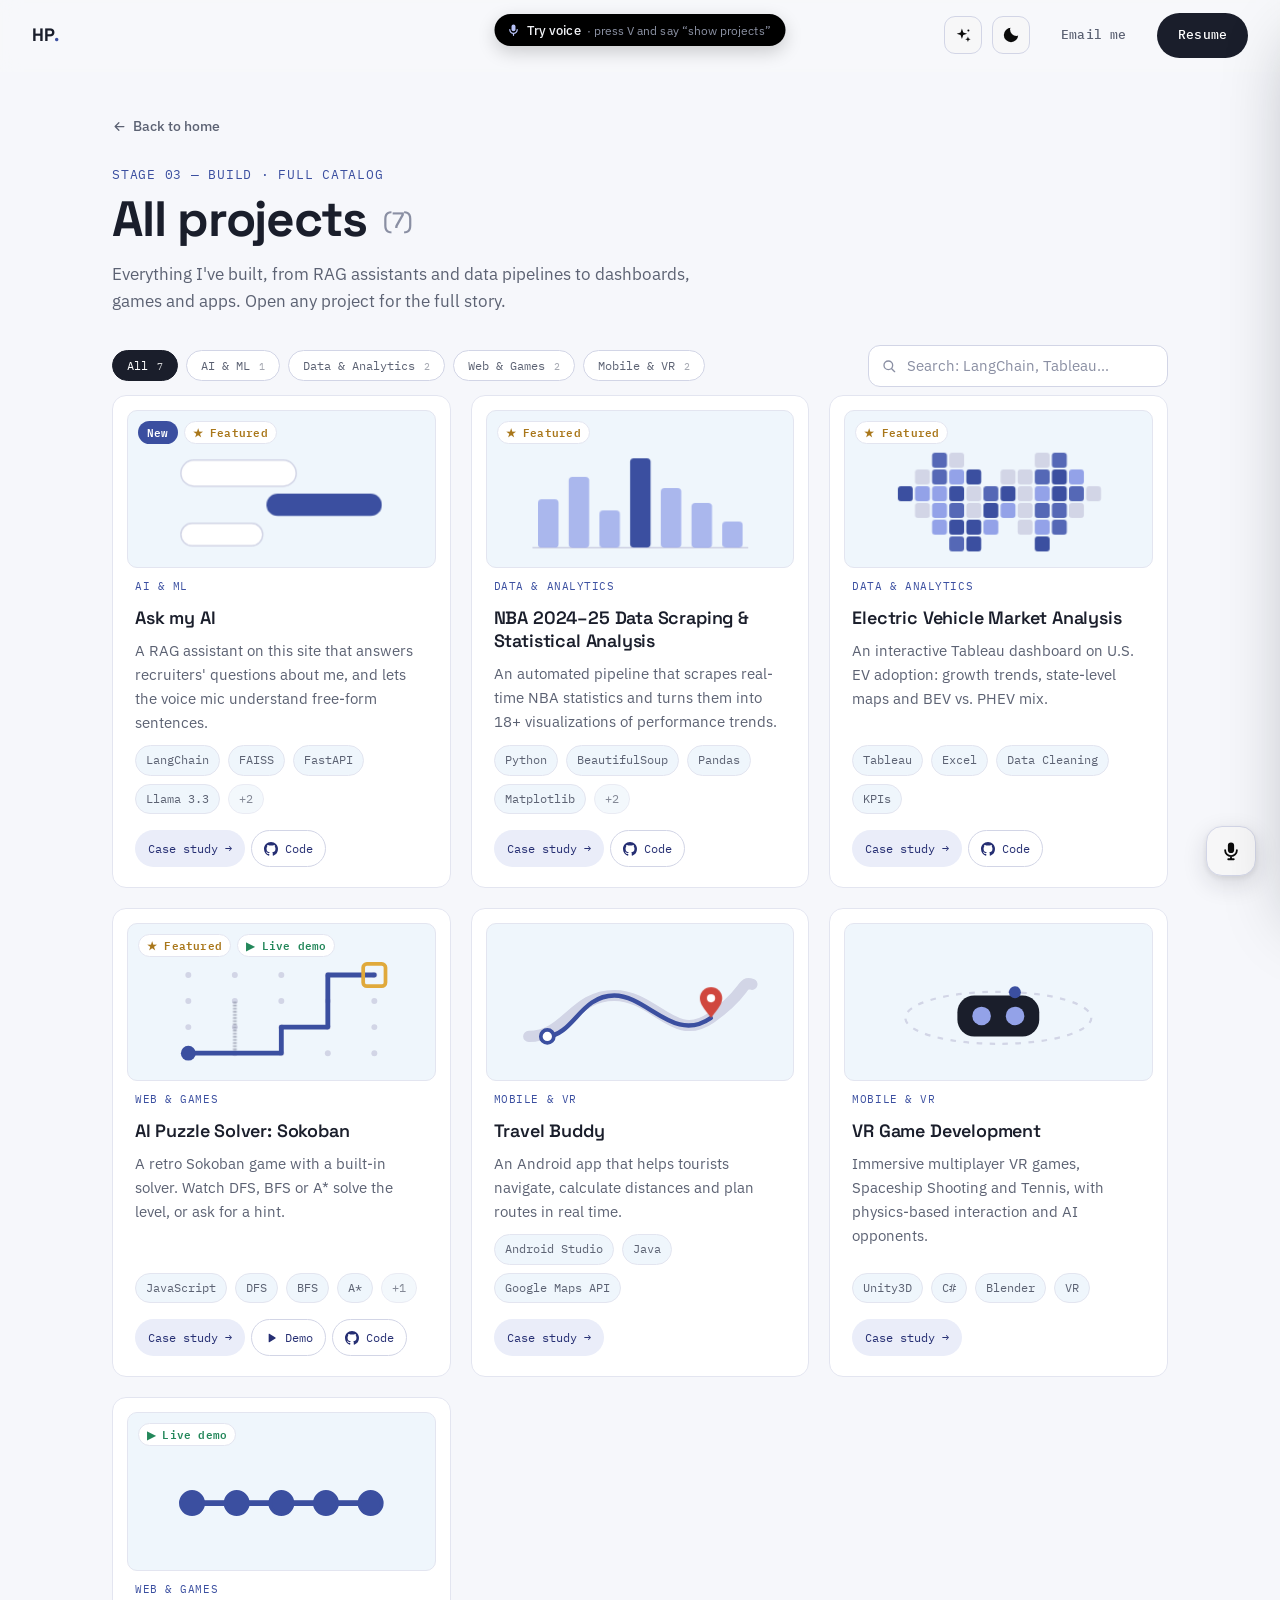
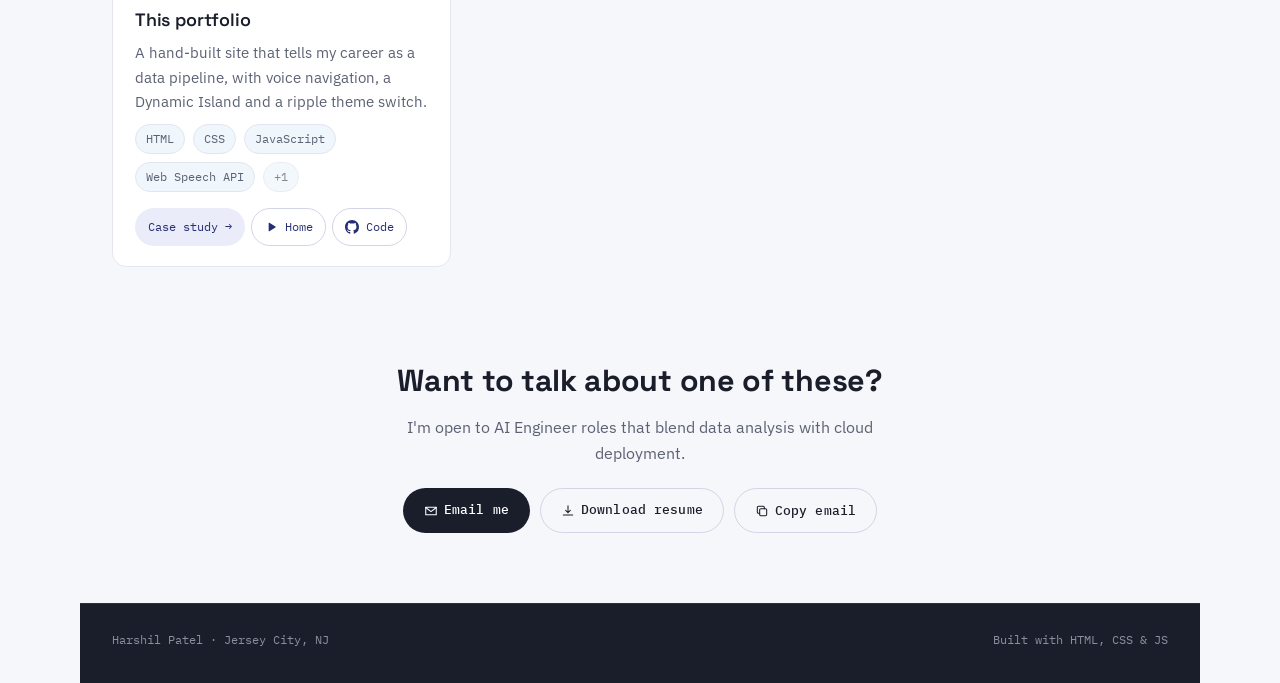
==== projects/index.html @ cb603d01 "All projects page with case studies - /projects/: filterable, searchable grid of 7 projects with ani" ====
<!DOCTYPE html>
<html lang="en">
<head>
<meta charset="UTF-8" />
<meta name="viewport" content="width=device-width, initial-scale=1.0" />
<title>All projects · Harshil Patel</title>
<meta name="description" content="Every project by Harshil Patel: AI and RAG, data pipelines, dashboards, games and apps, with case studies, demos and code." />
<link rel="canonical" href="https://harshilmayurpatel.github.io/projects/" />
<meta name="theme-color" content="#F6F7FB" media="(prefers-color-scheme: light)" />
<meta name="theme-color" content="#0E1119" media="(prefers-color-scheme: dark)" />
<link rel="icon" href="../assets/icons/favicon.svg" type="image/svg+xml" />
<link rel="icon" href="../assets/icons/favicon-32.png" sizes="32x32" type="image/png" />
<link rel="apple-touch-icon" href="../assets/icons/apple-touch-icon.png" />
<meta property="og:type" content="website" />
<meta property="og:site_name" content="Harshil Patel" />
<meta property="og:title" content="All projects · Harshil Patel" />
<meta property="og:description" content="AI and RAG, data pipelines, dashboards, games and apps, with case studies, demos and code." />
<meta property="og:url" content="https://harshilmayurpatel.github.io/projects/" />
<meta property="og:image" content="https://harshilmayurpatel.github.io/assets/icons/og-image.png" />
<meta property="og:image:width" content="1200" />
<meta property="og:image:height" content="630" />
<meta name="twitter:card" content="summary_large_image" />

<link rel="preconnect" href="https://fonts.googleapis.com">
<link rel="preconnect" href="https://fonts.gstatic.com" crossorigin>
<link href="https://fonts.googleapis.com/css2?family=Space+Grotesk:wght@500;600;700&family=IBM+Plex+Sans:wght@400;500;600&family=IBM+Plex+Mono:wght@400;500&display=swap" rel="stylesheet">
<link rel="stylesheet" href="../assets/css/styles.css" />
<link rel="stylesheet" href="projects.css" />
<script>
  (function () {
    var t = null;
    try { t = localStorage.getItem("theme"); } catch (e) {}
    if (t !== "light" && t !== "dark") {
      t = window.matchMedia && matchMedia("(prefers-color-scheme: dark)").matches ? "dark" : "light";
    }
    document.documentElement.setAttribute("data-theme", t);
  })();
</script>
</head>
<body class="page-projects" data-home="../" data-projects="./">

<svg style="display:none" aria-hidden="true">
  <symbol id="i-github" viewBox="0 0 24 24"><path fill="currentColor" d="M12 0C5.37 0 0 5.37 0 12c0 5.31 3.435 9.795 8.205 11.385.6.105.825-.255.825-.57 0-.285-.015-1.23-.015-2.235-3.015.555-3.795-.735-4.035-1.41-.135-.345-.72-1.41-1.23-1.695-.42-.225-1.020-.78-.015-.795.945-.015 1.62.87 1.845 1.23 1.08 1.815 2.805 1.305 3.495.99.105-.78.42-1.305.765-1.605-2.67-.3-5.46-1.335-5.46-5.925 0-1.305.465-2.385 1.23-3.225-.12-.3-.54-1.53.12-3.18 0 0 1.005-.315 3.3 1.23.96-.27 1.98-.405 3-.405s2.04.135 3 .405c2.295-1.56 3.3-1.23 3.3-1.23.66 1.65.24 2.88.12 3.18.765.84 1.23 1.905 1.23 3.225 0 4.605-2.805 5.625-5.475 5.925.435.375.81 1.095.81 2.22 0 1.605-.015 2.895-.015 3.3 0 .315.225.69.825.57A12.02 12.02 0 0024 12c0-6.63-5.37-12-12-12z"/></symbol>
  <symbol id="i-mail" viewBox="0 0 24 24"><path fill="none" stroke="currentColor" stroke-width="1.8" stroke-linecap="round" stroke-linejoin="round" d="M3 5.5h18v13H3z"/><path fill="none" stroke="currentColor" stroke-width="1.8" stroke-linecap="round" stroke-linejoin="round" d="M3 6l9 7 9-7"/></symbol>
  <symbol id="i-external" viewBox="0 0 24 24"><path fill="none" stroke="currentColor" stroke-width="1.8" stroke-linecap="round" stroke-linejoin="round" d="M7 17L17 7M9 7h8v8"/></symbol>
  <symbol id="i-play" viewBox="0 0 24 24"><path fill="currentColor" d="M8 5.5v13a.8.8 0 0 0 1.2.7l10.4-6.5a.8.8 0 0 0 0-1.4L9.2 4.8A.8.8 0 0 0 8 5.5z"/></symbol>
  <symbol id="i-copy" viewBox="0 0 24 24"><g fill="none" stroke="currentColor" stroke-width="1.8" stroke-linecap="round" stroke-linejoin="round"><rect x="8" y="8" width="12" height="12" rx="2"/><path d="M16 8V6a2 2 0 0 0-2-2H6a2 2 0 0 0-2 2v8a2 2 0 0 0 2 2h2"/></g></symbol>
  <symbol id="i-download" viewBox="0 0 24 24"><path fill="none" stroke="currentColor" stroke-width="1.8" stroke-linecap="round" stroke-linejoin="round" d="M12 3v12m0 0l-4-4m4 4l4-4M4 19h16"/></symbol>
  <symbol id="i-back" viewBox="0 0 24 24"><path fill="none" stroke="currentColor" stroke-width="2" stroke-linecap="round" stroke-linejoin="round" d="M19 12H5m6-6l-6 6 6 6"/></symbol>
  <symbol id="i-search" viewBox="0 0 24 24"><g fill="none" stroke="currentColor" stroke-width="2" stroke-linecap="round"><circle cx="11" cy="11" r="6.5"/><path d="M16 16l4.5 4.5"/></g></symbol>
</svg>

<header class="topbar">
  <a href="../" class="brand">HP<span class="brand-dot">.</span></a>
  <button class="menu-btn" id="menuBtn" aria-label="Open menu" aria-expanded="false">
    <span></span><span></span><span></span>
  </button>
  <div class="topbar-actions">
    <button class="surprise-btn" id="surpriseBtn" type="button" aria-label="Surprise me">
      <svg class="sp-icon" viewBox="0 0 24 24" aria-hidden="true">
        <path class="sp-big" d="M10 3.2l1.7 4.9 4.9 1.7-4.9 1.7L10 16.4l-1.7-4.9L3.4 9.8l4.9-1.7z" fill="currentColor"/>
        <path class="sp-small" d="M17.6 13.4l.9 2.5 2.5.9-2.5.9-.9 2.5-.9-2.5-2.5-.9 2.5-.9z" fill="currentColor"/>
        <circle class="sp-dot" cx="18.2" cy="5.6" r="1.3" fill="currentColor"/>
      </svg>
    </button>
    <button class="theme-toggle" id="themeToggle" type="button" aria-label="Switch to dark mode">
      <svg class="tt-icon" viewBox="0 0 24 24" aria-hidden="true">
        <mask id="ttMoonCut">
          <rect width="24" height="24" fill="#fff"/>
          <circle class="tt-cut" cx="18.5" cy="5.5" r="7.6" fill="#000"/>
        </mask>
        <circle class="tt-core" cx="12" cy="12" r="8.6" fill="currentColor" mask="url(#ttMoonCut)"/>
        <g class="tt-rays" stroke="currentColor" stroke-width="2.1" stroke-linecap="round">
          <line x1="12" y1="2.6" x2="12" y2="4.2"/>
          <line x1="12" y1="19.8" x2="12" y2="21.4"/>
          <line x1="2.6" y1="12" x2="4.2" y2="12"/>
          <line x1="19.8" y1="12" x2="21.4" y2="12"/>
          <line x1="5.35" y1="5.35" x2="6.5" y2="6.5"/>
          <line x1="17.5" y1="17.5" x2="18.65" y2="18.65"/>
          <line x1="5.35" y1="18.65" x2="6.5" y2="17.5"/>
          <line x1="17.5" y1="6.5" x2="18.65" y2="5.35"/>
        </g>
      </svg>
    </button>
    <a class="btn btn-ghost" href="mailto:harshilpatel.co@gmail.com">Email me</a>
    <a class="btn btn-solid topbar-resume" href="../assets/resume/Harshil_Patel_Resume.pdf" target="_blank" rel="noopener">Resume</a>
  </div>
</header>

<div class="island" id="island" role="status" aria-live="polite">
  <div class="island-inner" id="islandInner">
    <span class="island-icon" id="islandIcon" aria-hidden="true"></span>
    <span class="island-text" id="islandText"></span>
    <span class="island-wave" aria-hidden="true"><i></i><i></i><i></i><i></i><i></i></span>
  </div>
</div>

<div class="mic-wrap" id="micWrap" hidden>
  <span class="mic-tip" id="micTip" role="tooltip"><span class="mic-tip-label">Try</span><span class="mic-tip-text" id="micTipText">“go home”</span></span>
  <button class="mic-btn" id="micBtn" type="button" aria-label="Voice commands. Press V to talk" aria-describedby="micTip">
    <svg class="mic-icon" viewBox="0 0 24 24" aria-hidden="true">
      <rect class="mic-capsule" x="8.6" y="2.6" width="6.8" height="11.6" rx="3.4" fill="currentColor"/>
      <path d="M5.6 11.2a6.4 6.4 0 0 0 12.8 0M12 17.6v3.4M9 21h6" fill="none" stroke="currentColor" stroke-width="2" stroke-linecap="round"/>
    </svg>
    <span class="mic-arc mic-arc-1" aria-hidden="true"></span>
    <span class="mic-arc mic-arc-2" aria-hidden="true"></span>
  </button>
</div>

<button class="ask-fab" id="askFab" type="button" aria-label="Ask my AI about Harshil" aria-controls="aiPanel" aria-expanded="false" hidden>
  <svg viewBox="0 0 24 24" aria-hidden="true">
    <path d="M4.5 6.5a3 3 0 0 1 3-3h9a3 3 0 0 1 3 3v6.5a3 3 0 0 1-3 3H11l-4.2 3.4c-.5.4-1.3 0-1.3-.6V16a3 3 0 0 1-1-2.2z" fill="none" stroke="currentColor" stroke-width="1.9" stroke-linejoin="round"/>
    <path class="ask-spark" d="M12 6.6l.9 2.2 2.2.9-2.2.9-.9 2.2-.9-2.2-2.2-.9 2.2-.9z" fill="currentColor"/>
  </svg>
  <span class="ask-label">Ask my AI</span>
</button>

<label class="haptic-switch" aria-hidden="true"><input type="checkbox" switch tabindex="-1" /></label>

<div class="mobile-nav" id="mobileNav">
  <a href="../">Home</a>
  <a href="../#ingest">01 · Ingest</a>
  <a href="../#process">02 · Process</a>
  <a href="./" aria-current="page">03 · All projects</a>
  <a href="../#stack">04 · Stack</a>
  <a href="../#deploy">05 · Deploy</a>
  <a href="../assets/resume/Harshil_Patel_Resume.pdf" target="_blank" rel="noopener">Resume</a>
  <a href="mailto:harshilpatel.co@gmail.com" class="mobile-cta">Email me</a>
</div>

<main id="top" class="pj-main">
  <section class="pj-hero">
    <a class="pj-back" href="../#build"><svg class="icon"><use href="#i-back"/></svg>Back to home</a>
    <p class="stage-eyebrow">Stage 03 — Build · Full catalog</p>
    <h1 class="pj-title">All projects <span class="pj-count" id="pjCount"></span></h1>
    <p class="stage-lede">Everything I've built, from RAG assistants and data pipelines to dashboards, games and apps. Open any project for the full story.</p>

    <div class="pj-tools">
      <div class="pj-filters" id="pjFilters" role="group" aria-label="Filter projects"></div>
      <label class="pj-search">
        <svg class="icon" aria-hidden="true"><use href="#i-search"/></svg>
        <input type="search" id="pjSearch" placeholder="Search: LangChain, Tableau…" aria-label="Search projects" autocomplete="off" />
      </label>
    </div>
  </section>

  <section class="pj-grid" id="pjGrid" aria-live="polite"></section>
  <div class="pj-empty" id="pjEmpty" hidden>
    <p>No projects match <b id="pjEmptyQ"></b>.</p>
    <button type="button" class="btn btn-outline" id="pjClear">Clear filters</button>
  </div>

  <section class="pj-cta">
    <h2>Want to talk about one of these?</h2>
    <p>I'm open to AI Engineer roles that blend data analysis with cloud deployment.</p>
    <div class="pj-cta-row">
      <a class="btn btn-solid" href="mailto:harshilpatel.co@gmail.com"><svg class="icon"><use href="#i-mail"/></svg>Email me</a>
      <a class="btn btn-outline" href="../assets/resume/Harshil_Patel_Resume.pdf" download><svg class="icon"><use href="#i-download"/></svg>Download resume</a>
      <button type="button" class="btn btn-outline" id="copyEmail" data-email="harshilpatel.co@gmail.com"><svg class="icon"><use href="#i-copy"/></svg><span>Copy email</span></button>
    </div>
  </section>

  <footer class="footer">
    <p>Harshil Patel &middot; Jersey City, NJ</p>
    <p class="footer-meta">Built with HTML, CSS &amp; JS</p>
  </footer>
</main>

<!-- Case-study panel (filled by projects.js) -->
<div class="pj-scrim" id="pjScrim" hidden></div>
<aside class="pj-panel" id="pjPanel" role="dialog" aria-modal="true" aria-labelledby="pjPanelTitle" hidden>
  <div class="pj-panel-bar">
    <button type="button" class="pj-panel-close" id="pjClose" aria-label="Close case study">
      <svg viewBox="0 0 24 24" aria-hidden="true"><path d="M6 6l12 12M18 6L6 18" fill="none" stroke="currentColor" stroke-width="2.2" stroke-linecap="round"/></svg>
    </button>
  </div>
  <div class="pj-panel-body" id="pjPanelBody"></div>
</aside>

<script src="data.js"></script>
<script src="projects.js"></script>
<script src="../assets/js/celebrate.js"></script>
<script src="../assets/js/askai.js" data-api=""></script>
<script src="../assets/js/app.js"></script>
</body>
</html>
---- assets/css/styles.css ----
/* =========================================================
   Design tokens
   ========================================================= */
:root{
  --bg: #F6F7FB;
  --surface: #FFFFFF;
  --ink: #1A1E2B;
  --muted: #5C6273;
  --muted-2: #8A8FA3;
  --line: #E3E5F0;
  --line-strong: #D2D5E6;
  --accent: #3B4FA0;
  --accent-ink: #262F73;
  --accent-tint: #EAEDF9;
  --accent-light: #93A2E8;
  --sky: #D7E6F7;
  --sky-tint: #EFF6FC;
  --warm: #8C6F78;
  --warm-tint: #F3ECEE;
  /* Always-dark surfaces (contact, footer) and text on ink buttons */
  --deep: #1A1E2B;
  --on-ink: #FFFFFF;
  --topbar-bg: rgba(247,248,250,0.82);
  --shadow: rgba(26,30,43,0.16);

  --font-display: 'Space Grotesk', sans-serif;
  --font-body: 'IBM Plex Sans', -apple-system, BlinkMacSystemFont, sans-serif;
  --font-mono: 'IBM Plex Mono', ui-monospace, monospace;

  --rail-w: 88px;
  --topbar-h: 72px;
  --radius: 14px;
  --radius-sm: 8px;
  --max: 980px;
}

/* Dark theme — same blue identity, deep navy surfaces */
:root[data-theme="dark"]{
  --bg: #0E1119;
  --surface: #161A26;
  --ink: #E8EAF2;
  --muted: #A3A9BA;
  --muted-2: #7A8093;
  --line: #252A39;
  --line-strong: #353B4F;
  --accent: #8B9CF0;
  --accent-ink: #B7C2F7;
  --accent-tint: #1E2442;
  --accent-light: #93A2E8;
  --sky: #1C2744;
  --sky-tint: #121727;
  --warm: #D9B6C0;
  --warm-tint: #2A2027;
  --deep: #07090F;
  --on-ink: #0E1119;
  --topbar-bg: rgba(14,17,25,0.82);
  --shadow: rgba(0,0,0,0.5);
  color-scheme: dark;
}
body{ transition: background-color .35s ease, color .35s ease; }

*{ box-sizing: border-box; }
html{ scroll-behavior: smooth; }
@media (prefers-reduced-motion: reduce){
  html{ scroll-behavior: auto; }
  *{ animation-duration: 0.001ms !important; animation-iteration-count: 1 !important; transition-duration: 0.001ms !important; }
}

body{
  margin:0;
  background: var(--bg);
  color: var(--ink);
  font-family: var(--font-body);
  font-size: 16px;
  line-height: 1.6;
  -webkit-font-smoothing: antialiased;
}

h1,h2,h3{ font-family: var(--font-display); margin:0; letter-spacing: -0.01em; }
p{ margin:0; }
a{ color: inherit; text-decoration: none; }
ul{ margin:0; padding:0; list-style:none; }

:focus-visible{
  outline: 2px solid var(--accent);
  outline-offset: 3px;
  border-radius: 4px;
}

/* =========================================================
   Buttons
   ========================================================= */
.btn{
  display: inline-flex;
  align-items: center;
  gap: 6px;
  padding: 11px 20px;
  border-radius: 999px;
  font-family: var(--font-mono);
  font-size: 13px;
  font-weight: 500;
  letter-spacing: 0.01em;
  border: 1px solid transparent;
  cursor: pointer;
  transition: transform .15s ease, background .15s ease, border-color .15s ease, color .15s ease;
  white-space: nowrap;
}
.btn:hover{ transform: translateY(-1px); }
.btn-solid{ background: var(--ink); color: var(--on-ink); }
.btn-solid:hover{ background: var(--accent-ink); }
.btn-outline{ background: transparent; color: var(--ink); border-color: var(--line-strong); }
.btn-outline:hover{ border-color: var(--ink); }
.btn-ghost{ background: transparent; color: var(--muted); }
.btn-ghost:hover{ color: var(--ink); }

/* =========================================================
   Pipeline rail (desktop side nav) — signature element
   ========================================================= */
.rail{
  position: fixed;
  top: 0; left: 0;
  width: var(--rail-w);
  height: 100vh;
  display: flex;
  flex-direction: column;
  align-items: center;
  justify-content: center;
  gap: 46px;
  z-index: 40;
}
/* Track (unfilled) — top/height are set by JS from the real ball centers */
.rail-line{
  position: absolute;
  top: 0; height: 0;
  left: 50%;
  width: 4px;
  transform: translateX(-50%);
  border-radius: 4px;
  background: var(--line);
}
/* Filled line — thick ink with a blue core and soft glow */
.rail-progress{
  position: absolute;
  top: 0; height: 0;
  left: 50%;
  width: 4px;
  transform: translateX(-50%);
  border-radius: 4px;
  background: linear-gradient(180deg, var(--ink) 0%, var(--accent-ink) 100%);
  box-shadow: 0 0 10px rgba(59,79,160,0.35);
}
/* Glowing head at the tip of the filled line */
.rail-progress::after{
  content: '';
  position: absolute;
  left: 50%; bottom: -5px;
  width: 10px; height: 10px;
  transform: translateX(-50%);
  border-radius: 50%;
  background: var(--accent);
  box-shadow: 0 0 0 4px rgba(59,79,160,0.18), 0 0 14px rgba(59,79,160,0.6);
}
.rail-node{
  position: relative;
  display: flex;
  flex-direction: column;
  align-items: center;
  gap: 4px;
  z-index: 1;
}
.rail-num{
  position: relative;
  width: 34px; height: 34px;
  display: flex; align-items: center; justify-content: center;
  border-radius: 50%;
  background: var(--surface);
  font-family: var(--font-mono);
  font-size: 10px;
  font-weight: 500;
  color: var(--muted);
  box-shadow: 0 2px 6px rgba(26,30,43,0.08);
  transition: background .3s ease, color .3s ease, box-shadow .3s ease, transform .3s ease;
}
/* Ring drawn around the ball as you scroll through that stage */
.rail-ring{
  position: absolute;
  inset: -3px;
  width: calc(100% + 6px); height: calc(100% + 6px);
  transform: rotate(-90deg); /* start drawing from the top */
  pointer-events: none;
  overflow: visible;
}
.rail-ring circle{ fill: none; stroke-width: 3; }
.ring-track{ stroke: var(--line-strong); }
.ring-fill{
  stroke: var(--accent);
  stroke-linecap: round;
  stroke-dasharray: 100;
  stroke-dashoffset: 100;
  filter: drop-shadow(0 0 2px rgba(59,79,160,0.55));
}
/* Current stage: lifted, blue glow, ink number */
.rail-node.active .rail-num{
  color: var(--ink);
  transform: scale(1.12);
  box-shadow: 0 0 0 6px var(--accent-tint), 0 4px 14px rgba(59,79,160,0.25);
}
/* Completed stages: solid ink ball, white number, full blue ring */
.rail-node.done .rail-num,
.rail-node.complete .rail-num{
  background: var(--ink);
  color: var(--on-ink);
}
.rail-node.done .ring-fill,
.rail-node.complete .ring-fill{ stroke: var(--accent-light); }
.rail-label{
  font-family: var(--font-mono);
  font-size: 9px;
  text-transform: uppercase;
  letter-spacing: 0.08em;
  color: var(--muted-2);
  opacity: 0;
  transform: translateX(-4px);
  transition: opacity .2s ease, transform .2s ease;
  position: absolute;
  left: 40px;
  top: 6px;
  white-space: nowrap;
  background: var(--bg);
  padding: 2px 4px;
}
.rail-node:hover .rail-label,
.rail-node.active .rail-label{ opacity: 1; transform: translateX(0); color: var(--ink); }

@media (max-width: 860px){
  .rail{ display: none; }
}

/* =========================================================
   Top bar
   ========================================================= */
.topbar{
  position: fixed;
  top: 0;
  left: var(--rail-w);
  right: 0;
  height: var(--topbar-h);
  display: flex;
  align-items: center;
  justify-content: space-between;
  padding: 0 32px;
  z-index: 50;
  background: var(--topbar-bg);
  backdrop-filter: blur(10px);
  border-bottom: 1px solid transparent;
}
.brand{
  font-family: var(--font-display);
  font-weight: 700;
  font-size: 18px;
  letter-spacing: -0.02em;
}
.brand-dot{ color: var(--accent); }

.topbar-actions{ display:flex; align-items:center; gap: 10px; }

.resume-dropdown{ position: relative; }
.resume-menu{
  position: absolute;
  top: calc(100% + 8px);
  right: 0;
  background: var(--surface);
  border: 1px solid var(--line);
  border-radius: var(--radius-sm);
  box-shadow: 0 12px 30px rgba(20,24,31,0.09);
  padding: 6px;
  min-width: 200px;
  opacity: 0;
  visibility: hidden;
  transform: translateY(-4px);
  transition: opacity .15s ease, transform .15s ease, visibility .15s;
}
.resume-menu.open{ opacity: 1; visibility: visible; transform: translateY(0); }
.resume-menu a{
  display: block;
  padding: 9px 12px;
  border-radius: 6px;
  font-family: var(--font-mono);
  font-size: 12.5px;
  color: var(--ink);
}
.resume-menu a:hover{ background: var(--accent-tint); color: var(--accent-ink); }

.menu-btn{
  display: none;
  flex-direction: column;
  justify-content: center;
  gap: 5px;
  width: 36px; height: 36px;
  background: transparent;
  border: none;
  cursor: pointer;
}
.menu-btn span{
  display: block;
  width: 20px; height: 2px;
  background: var(--ink);
  transition: transform .2s ease, opacity .2s ease;
}

@media (max-width: 860px){
  .topbar{ left: 0; padding: 0 20px; }
  .topbar-actions .btn-ghost{ display: none; }
  .menu-btn{ display: flex; }
}
@media (max-width: 520px){
  .topbar-actions .resume-dropdown,
  .topbar-actions .topbar-resume{ display:none; }
}

.mobile-nav{
  position: fixed;
  top: var(--topbar-h);
  left: 0; right: 0;
  background: var(--surface);
  border-bottom: 1px solid var(--line);
  display: flex;
  flex-direction: column;
  padding: 10px 20px 20px;
  gap: 2px;
  z-index: 49;
  transform: translateY(-8px);
  opacity: 0;
  visibility: hidden;
  transition: all .18s ease;
}
.mobile-nav.open{ transform: translateY(0); opacity: 1; visibility: visible; }
.mobile-nav a{
  padding: 12px 4px;
  font-family: var(--font-mono);
  font-size: 14px;
  border-bottom: 1px solid var(--line);
  color: var(--ink);
}
.mobile-nav .mobile-cta{
  margin-top: 10px;
  border: none;
  color: var(--accent-ink);
  font-weight: 600;
}

/* =========================================================
   Layout shell
   ========================================================= */
main{ padding-left: var(--rail-w); }
@media (max-width: 860px){ main{ padding-left: 0; } }

.stage-inner, .hero-inner{
  max-width: var(--max);
  margin: 0 auto;
  padding: 0 40px;
}
@media (max-width: 640px){
  .stage-inner, .hero-inner{ padding: 0 22px; }
}

/* =========================================================
   Hero
   ========================================================= */
.hero{
  min-height: 100vh;
  display: flex;
  flex-direction: column;
  justify-content: center;
  padding-top: var(--topbar-h);
  position: relative;
}
.hero-inner{
  display: grid;
  grid-template-columns: 1.15fr 0.85fr;
  gap: 64px;
  align-items: center;
  width: 100%;
}
@media (max-width: 860px){
  .hero-inner{ grid-template-columns: 1fr; gap: 40px; }
}

.eyebrow{
  font-family: var(--font-mono);
  font-size: 12.5px;
  letter-spacing: 0.06em;
  text-transform: uppercase;
  color: var(--accent-ink);
  margin-bottom: 18px;
}
.hero-title{
  font-size: clamp(2.6rem, 6vw, 4.6rem);
  font-weight: 700;
  line-height: 1.02;
}
.hero-sub{
  margin-top: 22px;
  font-size: clamp(1.05rem, 1.6vw, 1.25rem);
  color: var(--muted);
  max-width: 46ch;
  line-height: 1.55;
}
.hero-cta{ display:flex; gap: 12px; margin-top: 34px; flex-wrap: wrap; }
.hero-links{ display:flex; gap: 10px; margin-top: 26px; flex-wrap: wrap; }
.hero-links a{
  display: inline-flex;
  align-items: center;
  gap: 7px;
  font-family: var(--font-mono);
  font-size: 12.5px;
  color: var(--muted);
  padding: 8px 14px;
  border: 1px solid var(--line-strong);
  border-radius: 999px;
  transition: color .15s ease, border-color .15s ease, background .15s ease;
}
.hero-links a:hover{ color: var(--accent-ink); border-color: var(--accent); background: var(--accent-tint); }
.hero-links .icon{ width: 14px; height: 14px; }

/* Icon base */
.icon{
  width: 16px;
  height: 16px;
  flex-shrink: 0;
  display: inline-block;
  vertical-align: middle;
}
.btn .icon{ width: 14px; height: 14px; }

/* Hero visual — photo + status */
.hero-visual{
  display: flex;
  flex-direction: column;
  gap: 26px;
  max-width: 380px;
}
@media (max-width: 860px){ .hero-visual{ max-width: 320px; } }

.photo-frame{
  position: relative;
  width: 100%;
}
.photo-frame::before{
  content: '';
  position: absolute;
  /* Sit exactly behind the photo so it's centered in the box */
  inset: 0;
  background: var(--sky);
  border: 1.5px solid var(--accent);
  border-radius: 26px;
  box-shadow: 0 26px 54px var(--shadow);
  z-index: 0;
}
.photo-frame img{
  position: relative;
  z-index: 1;
  display: block;
  width: 100%;
  height: auto; /* let aspect-ratio win over the HTML height attribute */
  aspect-ratio: 1 / 1;
  object-fit: cover;
  /* Portrait photo in a square frame: keep the head, crop from the bottom */
  object-position: center top;
  border-radius: 26px;
  /* Grow from the bottom edge so the head rises out of the box */
  transform-origin: 50% 100%;
  clip-path: inset(0 0 0 0 round 26px);
  transition:
    transform .5s cubic-bezier(.2,.8,.2,1.2),
    clip-path .5s cubic-bezier(.2,.8,.2,1.2),
    filter .5s ease;
}

/* Hover: pop-out — the photo grows up and out of the top of the box.
   Sides are clipped by 1/scale so the jacket stays inside the box edges. */
@media (hover: hover){
  .photo-frame:hover img{
    transform: scale(1.1);
    clip-path: inset(-20% 4.55% 0 4.55% round 0 0 23.6px 23.6px);
    filter: drop-shadow(0 14px 18px rgba(26,30,43,0.28));
  }
}

.hero-status{ display: flex; flex-direction: column; gap: 14px; }
.hero-status-line{
  display: flex;
  align-items: center;
  gap: 9px;
  font-family: var(--font-mono);
  font-size: 13px;
  font-weight: 500;
  color: var(--ink);
}
.status-dot{
  width: 8px; height: 8px; border-radius: 50%; flex-shrink: 0;
  background: var(--accent);
  box-shadow: 0 0 0 4px var(--accent-tint);
  animation: pulse 2.4s ease-in-out infinite;
}
@keyframes pulse{
  0%, 100%{ opacity: 1; }
  50%{ opacity: .45; }
}
.status-stack{
  display: flex; flex-wrap: wrap; gap: 6px;
}
.status-stack span{
  font-family: var(--font-mono);
  font-size: 11px;
  padding: 4px 9px;
  border-radius: 999px;
  background: var(--surface);
  border: 1px solid var(--line);
  color: var(--muted);
}

.scroll-hint{
  position: absolute;
  bottom: 28px;
  left: 50%;
  transform: translateX(-50%);
  font-family: var(--font-mono);
  font-size: 11.5px;
  color: var(--muted-2);
  letter-spacing: 0.02em;
}
@media (max-width: 860px){ .scroll-hint{ display: none; } }

/* =========================================================
   Stages (shared section styling)
   ========================================================= */
.stage{ padding: 120px 0; }
.stage-alt{ background: var(--sky-tint); border-top: 1px solid var(--line); border-bottom: 1px solid var(--line); }
.stage-deploy{ background: var(--deep); color: #fff; }

.stage-eyebrow{
  font-family: var(--font-mono);
  font-size: 12.5px;
  letter-spacing: 0.06em;
  text-transform: uppercase;
  color: var(--accent);
}
.stage-deploy .stage-eyebrow{ color: var(--accent-light); }

.stage-title{
  font-size: clamp(1.8rem, 3.4vw, 2.6rem);
  margin-top: 10px;
  font-weight: 600;
}
.stage-lede{
  margin-top: 16px;
  color: var(--muted);
  max-width: 60ch;
  font-size: 1.05rem;
}
.stage-deploy .stage-lede{ color: #B8BEC7; }

/* Reveal-on-scroll */
.reveal{ opacity: 0; transform: translateY(18px); transition: opacity .6s ease, transform .6s ease; }
.reveal.in{ opacity: 1; transform: translateY(0); }

/* =========================================================
   Chips
   ========================================================= */
.chip-row{ display:flex; flex-wrap: wrap; gap: 8px; }
.chip{
  font-family: var(--font-mono);
  font-size: 12.5px;
  padding: 6px 12px;
  border-radius: 999px;
  background: var(--accent-tint);
  color: var(--accent-ink);
  border: 1px solid transparent;
}
.chip-sm{ font-size: 11.5px; padding: 5px 10px; background: var(--sky-tint); color: var(--muted); border: 1px solid var(--line); }

/* =========================================================
   Stage 01 — Ingest (About + Education)
   ========================================================= */
.about-grid{
  display: grid;
  grid-template-columns: 1.3fr 1fr;
  gap: 40px;
  margin-top: 44px;
  align-items: start;
}
@media (max-width: 760px){ .about-grid{ grid-template-columns: 1fr; } }

.about-bio{ font-size: 1.05rem; line-height: 1.75; color: var(--ink); }

.edu-list{ display: flex; flex-direction: column; gap: 14px; }
.edu-card{
  background: var(--surface);
  border: 1px solid var(--line);
  border-radius: var(--radius-sm);
  padding: 18px 20px;
}
.edu-degree{ font-family: var(--font-display); font-weight: 600; font-size: 1.02rem; }
.edu-school{ margin-top: 4px; color: var(--muted); font-size: 0.94rem; }
.edu-meta{ margin-top: 8px; font-family: var(--font-mono); font-size: 12px; color: var(--accent-ink); }

.coursework{ margin-top: 44px; }
.coursework-label{
  font-family: var(--font-mono);
  font-size: 11.5px;
  text-transform: uppercase;
  letter-spacing: 0.06em;
  color: var(--muted-2);
  margin-bottom: 14px;
}

/* =========================================================
   Stage 02 — Process (Experience timeline)
   ========================================================= */
.timeline{ margin-top: 48px; position: relative; }
.timeline-item{
  display: grid;
  grid-template-columns: 24px 1fr;
  gap: 24px;
  padding-bottom: 44px;
  position: relative;
}
.timeline-item:last-child{ padding-bottom: 0; }
.timeline-item::before{
  content: '';
  position: absolute;
  left: 11px;
  top: 26px;
  bottom: -18px;
  width: 2px;
  background: var(--line-strong);
}
.timeline-item:last-child::before{ display: none; }
.timeline-marker{
  width: 24px; height: 24px;
  border-radius: 50%;
  background: var(--accent);
  border: 4px solid var(--accent-tint);
  margin-top: 2px;
}
.timeline-marker-sm{
  width: 14px; height: 14px;
  margin: 7px 0 0 5px;
  background: var(--muted-2);
  border: 3px solid var(--bg);
}
.timeline-head{
  display: flex;
  justify-content: space-between;
  align-items: baseline;
  flex-wrap: wrap;
  gap: 6px 16px;
}
.timeline-role{ font-family: var(--font-display); font-weight: 600; font-size: 1.15rem; }
.timeline-role span{ font-family: var(--font-body); font-weight: 400; color: var(--muted); font-size: 0.95rem; }
.timeline-date{ font-family: var(--font-mono); font-size: 12.5px; color: var(--muted-2); white-space: nowrap; }
.timeline-org{ margin-top: 4px; color: var(--accent-ink); font-weight: 500; }
.timeline-list{ margin-top: 14px; display: flex; flex-direction: column; gap: 9px; }
.timeline-list li{
  padding-left: 18px;
  position: relative;
  color: var(--muted);
  line-height: 1.6;
  font-size: 0.96rem;
}
.timeline-list li::before{
  content: '';
  position: absolute;
  left: 0; top: 9px;
  width: 5px; height: 5px;
  border-radius: 50%;
  background: var(--line-strong);
}

/* =========================================================
   Stage 03 — Build (Projects)
   ========================================================= */
.project-grid{
  margin-top: 44px;
  display: grid;
  grid-template-columns: repeat(3, 1fr);
  gap: 20px;
}
@media (max-width: 900px){ .project-grid{ grid-template-columns: 1fr; } }

.project-card{
  background: var(--surface);
  border: 1px solid var(--line);
  border-radius: var(--radius);
  padding: 26px 24px;
  display: flex;
  flex-direction: column;
  gap: 12px;
  transition: transform .18s ease, box-shadow .18s ease, border-color .18s ease;
}
.project-card:hover{
  transform: translateY(-4px);
  box-shadow: 0 22px 40px rgba(20,24,31,0.08);
  border-color: var(--line-strong);
}
.project-tag{ font-family: var(--font-mono); font-size: 11px; text-transform: uppercase; letter-spacing: 0.05em; color: var(--accent); }
.project-title{ font-size: 1.15rem; font-weight: 600; line-height: 1.3; }
.project-desc{ color: var(--muted); font-size: 0.94rem; line-height: 1.6; flex-grow: 1; }
.project-stats{ display: flex; gap: 16px; flex-wrap: wrap; padding: 4px 0; }
.project-stats li{ font-family: var(--font-mono); font-size: 11.5px; color: var(--muted); }
.project-stats li strong{ color: var(--ink); display: block; font-size: 1rem; font-family: var(--font-display); }

.project-footer{ margin-top: 4px; }
.project-link{
  display: inline-flex;
  align-items: center;
  gap: 7px;
  font-family: var(--font-mono);
  font-size: 12px;
  color: var(--accent-ink);
  padding: 8px 14px;
  border: 1px solid var(--line-strong);
  border-radius: 999px;
  transition: border-color .15s ease, background .15s ease;
}
.project-link:hover{ border-color: var(--accent); background: var(--accent-tint); }
.project-link .icon{ width: 14px; height: 14px; }

.also-built-label{
  margin-top: 52px;
  font-family: var(--font-mono);
  font-size: 11.5px;
  text-transform: uppercase;
  letter-spacing: 0.06em;
  color: var(--muted-2);
}
.mini-grid{
  margin-top: 16px;
  display: grid;
  grid-template-columns: repeat(2, 1fr);
  gap: 16px;
}
@media (max-width: 640px){ .mini-grid{ grid-template-columns: 1fr; } }
.mini-card{
  border: 1px solid var(--line);
  background: var(--surface);
  border-radius: var(--radius-sm);
  padding: 18px 20px;
}
.mini-title{ font-family: var(--font-display); font-weight: 600; }
.mini-desc{ margin-top: 6px; color: var(--muted); font-size: 0.9rem; line-height: 1.55; margin-bottom: 12px; }

/* =========================================================
   Stage 04 — Stack (Skills)
   ========================================================= */
.skill-grid{
  margin-top: 44px;
  display: grid;
  grid-template-columns: repeat(4, 1fr);
  gap: 16px;
}
@media (max-width: 900px){ .skill-grid{ grid-template-columns: repeat(2, 1fr); } }
@media (max-width: 560px){ .skill-grid{ grid-template-columns: 1fr; } }

.skill-card{
  background: var(--surface);
  border: 1px solid var(--line);
  border-radius: var(--radius-sm);
  padding: 18px;
}
.skill-cat{
  font-family: var(--font-mono);
  font-size: 11.5px;
  text-transform: uppercase;
  letter-spacing: 0.05em;
  color: var(--muted-2);
  margin-bottom: 12px;
}

.cert-row{
  margin-top: 52px;
  display: grid;
  grid-template-columns: 1fr 1fr;
  gap: 32px;
  padding-top: 40px;
  border-top: 1px solid var(--line);
}
@media (max-width: 700px){ .cert-row{ grid-template-columns: 1fr; } }
.cert-list{ display: flex; flex-direction: column; gap: 12px; }
.cert-list li{ font-size: 0.95rem; line-height: 1.55; color: var(--ink); }
.tag-progress{
  display: inline-block;
  margin-left: 8px;
  font-family: var(--font-mono);
  font-size: 10.5px;
  color: var(--warm);
  background: var(--warm-tint);
  padding: 2px 8px;
  border-radius: 999px;
  vertical-align: middle;
}

/* =========================================================
   Stage 05 — Deploy (Contact)
   ========================================================= */
.deploy-grid{
  margin-top: 44px;
  display: grid;
  grid-template-columns: repeat(4, 1fr);
  gap: 14px;
}
@media (max-width: 760px){ .deploy-grid{ grid-template-columns: repeat(2, 1fr); } }
@media (max-width: 480px){ .deploy-grid{ grid-template-columns: 1fr; } }

.deploy-card{
  display: flex;
  flex-direction: column;
  gap: 8px;
  padding: 20px;
  border: 1px solid rgba(255,255,255,0.14);
  border-radius: var(--radius-sm);
  transition: border-color .15s ease, background .15s ease;
}
.deploy-card:hover{ border-color: var(--accent-light); background: rgba(255,255,255,0.03); }
.deploy-card .icon{ width: 18px; height: 18px; color: var(--accent-light); margin-bottom: 2px; }
.deploy-label{ font-family: var(--font-mono); font-size: 11px; text-transform: uppercase; letter-spacing: 0.06em; color: #8890A0; }
.deploy-value{ font-family: var(--font-mono); font-size: 13.5px; word-break: break-word; }

.deploy-resumes{ display: flex; gap: 12px; margin-top: 40px; flex-wrap: wrap; }
.stage-deploy .btn-outline{ color: #fff; border-color: rgba(255,255,255,0.28); }
.stage-deploy .btn-outline:hover{ border-color: #fff; }
.stage-deploy .btn-solid{ background: var(--accent-light); color: var(--deep); }
.stage-deploy .btn-solid:hover{ background: #A9B6EE; }

/* =========================================================
   Footer
   ========================================================= */
.footer{
  background: var(--deep);
  color: #8890A0;
  padding: 26px 40px 34px;
  display: flex;
  justify-content: space-between;
  font-family: var(--font-mono);
  font-size: 12px;
  border-top: 1px solid rgba(255,255,255,0.08);
}
@media (max-width: 520px){ .footer{ flex-direction: column; gap: 6px; padding: 24px 22px 30px; } }

/* =========================================================
   Interactive upgrades
   ========================================================= */

/* ---------- Theme toggle ---------- */
/* Minimal rounded tile. The tile itself never moves — only the icon morphs. */
.theme-toggle,
.surprise-btn{
  width: 38px; height: 38px;
  display: inline-flex; align-items: center; justify-content: center;
  padding: 0;
  border-radius: 11px;
  border: 1px solid var(--line-strong);
  background: #F7F7F8;
  color: #0B0B0B;
  cursor: pointer;
  transition: border-color .2s ease;
}
:root[data-theme="dark"] .theme-toggle,
:root[data-theme="dark"] .surprise-btn{
  background: #1B1B1D;
  border-color: #2C2C30;
  color: #F7F7F8;
}
.theme-toggle:hover,
.surprise-btn:hover{ border-color: var(--accent); }

/* Surprise tile: still tile, only the sparkles inside animate */
.sp-icon{ width: 19px; height: 19px; overflow: visible; }
.sp-big, .sp-small, .sp-dot{
  transform-box: fill-box;
  transform-origin: center;
  transition: transform .45s cubic-bezier(.3,1.5,.45,1), opacity .3s ease;
}
.surprise-btn:hover .sp-big{ transform: rotate(45deg) scale(1.08); }
.surprise-btn:hover .sp-small{ transform: rotate(-45deg) scale(1.15); }
.surprise-btn:hover .sp-dot{ transform: scale(1.5); }
/* Click: sparkles burst — big one spins, small ones pop */
.surprise-btn.pop .sp-big{ animation: spSpin .8s cubic-bezier(.3,1.4,.45,1) both; }
.surprise-btn.pop .sp-small{ animation: spPop .7s cubic-bezier(.3,1.6,.45,1) .08s both; }
.surprise-btn.pop .sp-dot{ animation: spPop .6s cubic-bezier(.3,1.6,.45,1) .16s both; }
@keyframes spSpin{
  0%  { transform: rotate(0) scale(1); }
  35% { transform: rotate(200deg) scale(.6); }
  100%{ transform: rotate(360deg) scale(1); }
}
@keyframes spPop{
  0%  { transform: scale(1); }
  40% { transform: scale(0); opacity: 0; }
  100%{ transform: scale(1); opacity: 1; }
}

.tt-icon{ width: 20px; height: 20px; overflow: visible; }
.tt-core, .tt-cut, .tt-rays{
  transform-box: fill-box;
  transform-origin: center;
  transition: transform .5s cubic-bezier(.4,0,.2,1), opacity .35s ease;
}
/* Light mode → solid moon: full circle with a "bite" cut by the mask, no rays */
.tt-rays{ transform: scale(.5) rotate(-45deg); opacity: 0; }
/* Dark mode → solid sun: the bite slides away, circle shrinks to a core, rays grow out */
:root[data-theme="dark"] .tt-cut{ transform: translate(9px, -9px); }
:root[data-theme="dark"] .tt-core{ transform: scale(.5); }
:root[data-theme="dark"] .tt-rays{
  transform: none;
  opacity: 1;
  transition: transform .5s cubic-bezier(.4,0,.2,1) .08s, opacity .3s ease .1s;
}

/* ---------- Theme switch: double ripple from the toggle ----------
   The browser snapshots the old theme, applies the new one instantly, then
   reveals the new page through a soft-edged circle growing from the button:
   it bursts out, pulls back a touch, then floods the screen. Two echo rings
   ride on top in their own transition layer, driven by the same radius so
   they stay perfectly in sync. Every element changes in the same frame. */
@property --vt-r{ syntax: "<length>"; inherits: true; initial-value: 0px; }
@property --vt-echo{ syntax: "<length>"; inherits: true; initial-value: 0px; }

:root{ --vt-x: 100vw; --vt-y: 0px; --vt-R: 150vmax; --vt-dur: 1.15s; --vt-feather: 26px; }

/* Ripple colors follow the theme being switched INTO (rings are drawn with
   the new theme): dark spreads like ink, light spreads like a soft glow */
:root[data-theme="dark"]{
  --rip-edge: rgba(7,9,15,.55);
  --rip-glow: rgba(7,9,15,.28);
  --rip-echo: rgba(7,9,15,.30);
  --rip-spark: rgba(7,9,15,.35);
}
:root[data-theme="light"]{
  --rip-edge: rgba(255,255,255,.75);
  --rip-glow: rgba(255,255,255,.20);
  --rip-echo: rgba(255,255,255,.32);
  --rip-spark: rgba(255,255,255,.55);
}

/* Scoped to theme switches only: page changes and the projects filter use
   their own (default) view transitions */
:root.theme-switching::view-transition-old(root),
:root.theme-switching::view-transition-new(root){
  animation: none;
  mix-blend-mode: normal;
}
:root.theme-switching::view-transition-new(root){
  -webkit-mask-image: radial-gradient(circle at var(--vt-x) var(--vt-y), #000 calc(var(--vt-r) - var(--vt-feather)), transparent var(--vt-r));
          mask-image: radial-gradient(circle at var(--vt-x) var(--vt-y), #000 calc(var(--vt-r) - var(--vt-feather)), transparent var(--vt-r));
  animation: rippleReveal var(--vt-dur) both;
}
/* Burst → slight pull-back (the "double" beat) → flood */
@keyframes rippleReveal{
  0%  { --vt-r: 0px;                          animation-timing-function: cubic-bezier(.2,.9,.3,1); }
  28% { --vt-r: calc(var(--vt-R) * .24);      animation-timing-function: cubic-bezier(.4,0,.6,1); }
  40% { --vt-r: calc(var(--vt-R) * .205);     animation-timing-function: cubic-bezier(.7,0,.25,1); }
  100%{ --vt-r: calc(var(--vt-R) + 40px); }
}

/* Echo-ring layer: lives above the page snapshots during the swap */
.ripple-layer{
  position: fixed;
  inset: 0;
  z-index: 100;
  pointer-events: none;
  view-transition-name: theme-ripple;
  overflow: hidden;
}
::view-transition-group(theme-ripple),
::view-transition-new(theme-ripple){ animation: none; }
::view-transition-old(theme-ripple){ display: none; }

.ripple-ring{
  position: absolute;
  left: var(--vt-x); top: var(--vt-y);
  border-radius: 50%;
  transform: translate(-50%, -50%);
}
/* Ring 1: rides exactly on the reveal edge (same keyframes, same clock),
   centred in the feathered band; a soft theme-colored shadow spreads outward */
.ripple-edge{
  width: calc(var(--vt-r) * 2 - var(--vt-feather));
  height: calc(var(--vt-r) * 2 - var(--vt-feather));
  border: 1px solid var(--rip-edge);
  box-shadow: 0 0 28px 6px var(--rip-glow);
  animation: rippleReveal var(--vt-dur) both, ringFade var(--vt-dur) both;
}
@keyframes ringFade{
  0%, 70%{ opacity: .9; }
  100%   { opacity: 0; }
}
/* Ring 2: thinner echo that shoots ahead on the pull-back beat and fades */
.ripple-echo{
  width: calc(var(--vt-echo) * 2);
  height: calc(var(--vt-echo) * 2);
  border: 1px solid var(--rip-echo);
  animation: rippleEcho calc(var(--vt-dur) * .8) cubic-bezier(.15,.7,.3,1) calc(var(--vt-dur) * .3) both;
}
@keyframes rippleEcho{
  0%  { --vt-echo: calc(var(--vt-R) * .2); opacity: .85; }
  100%{ --vt-echo: calc(var(--vt-R) * .95); opacity: 0; }
}
/* Spark: a quick flash at the button the moment you click */
.ripple-spark{
  width: 0; height: 0;
  background: radial-gradient(circle, var(--rip-spark) 0%, transparent 70%);
  animation: rippleSpark .5s ease-out both;
}
@keyframes rippleSpark{
  0%  { width: 0;    height: 0;    opacity: .9; }
  100%{ width: 90px; height: 90px; opacity: 0; }
}
/* While swapping, freeze per-element color transitions so nothing lags behind
   the wipe (the toggle keeps its own animation) */
.theme-switching *:not(.theme-toggle):not(.theme-toggle *),
.theme-switching *::before,
.theme-switching *::after,
.theme-switching body{ transition: none !important; }

/* Fallback for browsers without View Transitions: a short, even crossfade */
.theme-fade *, .theme-fade *::before, .theme-fade *::after, .theme-fade body{
  transition: background-color .5s ease, color .5s ease, border-color .5s ease, fill .5s ease, stroke .5s ease, box-shadow .5s ease !important;
}

/* ---------- Hero: typing tagline ---------- */
.eyebrow.typing::after{
  content: "";
  display: inline-block;
  width: 7px; height: 1.05em;
  margin-left: 4px;
  vertical-align: -0.15em;
  background: var(--accent);
  animation: caret 1s steps(1) infinite;
}
.eyebrow.typed::after{ animation: caret 1s steps(1) 3 forwards; }
@keyframes caret{ 50%{ opacity: 0; } }

/* ---------- Hero: 3D tilt toward the cursor ---------- */
.photo-frame{
  --rx: 0deg; --ry: 0deg;
  transform: perspective(900px) rotateX(var(--rx)) rotateY(var(--ry));
  transition: transform .5s cubic-bezier(.2,.8,.2,1);
  will-change: transform;
}
.photo-frame.tilting{ transition: transform .08s linear; }

/* ---------- Ingest: raw CSV decoding into clean text ---------- */
.decode-raw{ color: var(--accent); font-family: var(--font-mono); font-size: .92em; opacity: .75; }
.sr-only{
  position: absolute; width: 1px; height: 1px; padding: 0; margin: -1px;
  overflow: hidden; clip: rect(0,0,0,0); white-space: nowrap; border: 0;
}

/* ---------- Process: timeline lights up in sequence ---------- */
.timeline-marker{ transition: background .5s ease, box-shadow .5s ease; }
.timeline-item.in .timeline-marker{ box-shadow: 0 0 0 6px var(--accent-tint), 0 0 16px rgba(59,79,160,.35); }
.timeline-item.in .timeline-marker-sm{ background: var(--accent); }
.timeline-item::after{
  content: "";
  position: absolute;
  left: 11px; top: 26px; bottom: -18px;
  width: 2px;
  background: var(--accent);
  transform: scaleY(0);
  transform-origin: top;
  transition: transform .9s ease .3s;
}
.timeline-item:last-child::after{ display: none; }
.timeline-item.in::after{ transform: scaleY(1); }

/* ---------- Build: mini charts on project cards ---------- */
.mini-chart{ width: 100%; height: 48px; overflow: visible; }
.chart-axis{ stroke: var(--line-strong); stroke-width: 1; }
.chart-bars rect{
  fill: var(--accent-light);
  opacity: .55;
  transform-box: fill-box;
  transform-origin: bottom;
  transform: scaleY(0);
  transition: transform .7s cubic-bezier(.2,.8,.2,1.15), opacity .2s ease;
  transition-delay: calc(var(--i) * 70ms);
}
.chart-bars rect.hi{ fill: var(--accent); opacity: 1; }
.project-card:hover .chart-bars rect{ opacity: .85; }
.project-card.in .chart-bars rect{ transform: scaleY(1); }

.line-path{
  fill: none; stroke: var(--accent); stroke-width: 2.5; stroke-linecap: round; stroke-linejoin: round;
  stroke-dasharray: 100; stroke-dashoffset: 100; transition: stroke-dashoffset 1.4s ease .2s;
}
.line-area{ fill: var(--accent-tint); opacity: 0; transition: opacity .8s ease 1s; }
.line-dot{ fill: var(--accent); opacity: 0; transition: opacity .3s ease 1.5s; }
.project-card.in .line-path{ stroke-dashoffset: 0; }
.project-card.in .line-area{ opacity: 1; }
.project-card.in .line-dot{ opacity: 1; animation: dotPulse 2s ease-in-out 1.8s infinite; }
@keyframes dotPulse{ 50%{ r: 4.5; } }

.grid-dots circle{ r: 2; fill: var(--line-strong); }
.dfs-dead, .dfs-path{ fill: none; stroke-linecap: round; stroke-linejoin: round; }
.dfs-dead{ stroke: var(--warm); stroke-width: 2; opacity: 0; stroke-dasharray: 3 4; transition: opacity .4s ease .3s; }
.dfs-path{ stroke: var(--accent); stroke-width: 2.5; stroke-dasharray: 100; stroke-dashoffset: 100; transition: stroke-dashoffset 1.4s ease .8s; }
.dfs-goal{ fill: none; stroke: var(--accent); stroke-width: 2; transform-box: fill-box; transform-origin: center; }
.dfs-start{ fill: var(--accent); }
.project-card.in .dfs-dead{ opacity: .7; }
.project-card.in .dfs-path{ stroke-dashoffset: 0; }
.project-card.in .dfs-goal{ animation: goalHit .6s ease 2.2s both; }
@keyframes goalHit{ 50%{ fill: var(--accent-tint); transform: scale(1.25); } }

/* Card: soft spotlight that follows the cursor */
.project-card{ position: relative; overflow: hidden; }
.project-card::before{
  content: "";
  position: absolute; inset: 0;
  background: radial-gradient(260px circle at var(--mx, 50%) var(--my, 0%), var(--accent-tint), transparent 60%);
  opacity: 0;
  transition: opacity .3s ease;
  pointer-events: none;
}
.project-card:hover::before{ opacity: 1; }
.project-card > *{ position: relative; }

/* ---------- Stack: filter ---------- */
.skill-filter{ display: flex; flex-wrap: wrap; gap: 8px; margin-top: 32px; }
.filter-btn{
  font-family: var(--font-mono);
  font-size: 12px;
  padding: 7px 14px;
  border-radius: 999px;
  border: 1px solid var(--line-strong);
  background: var(--surface);
  color: var(--muted);
  cursor: pointer;
  transition: all .2s ease;
}
.filter-btn:hover{ border-color: var(--accent); color: var(--ink); }
.filter-btn.is-on{ background: var(--ink); border-color: var(--ink); color: var(--on-ink); }
.skill-filter + .skill-grid{ margin-top: 20px; }
.skill-card{ transition: opacity .35s ease, transform .35s ease, border-color .35s ease, box-shadow .35s ease; }
.skill-grid.filtering .skill-card{ opacity: .28; transform: scale(.97); }
.skill-grid.filtering .skill-card.match{
  opacity: 1; transform: translateY(-3px);
  border-color: var(--accent);
  box-shadow: 0 10px 24px rgba(59,79,160,.14);
}

/* ---------- Deploy: terminal ---------- */
.terminal{
  margin-top: 40px;
  max-width: 560px;
  border: 1px solid rgba(255,255,255,0.12);
  border-radius: 10px;
  background: rgba(255,255,255,0.03);
  overflow: hidden;
}
.terminal-bar{
  display: flex; align-items: center; gap: 6px;
  padding: 9px 12px;
  border-bottom: 1px solid rgba(255,255,255,0.08);
}
.terminal-bar span{ width: 9px; height: 9px; border-radius: 50%; background: rgba(255,255,255,0.18); }
.terminal-bar span:first-child{ background: var(--accent-light); }
.terminal-bar p{ margin-left: 8px; font-family: var(--font-mono); font-size: 11px; color: #8890A0; }
.terminal-body{
  margin: 0;
  padding: 14px 16px 16px;
  min-height: 112px;
  font-family: var(--font-mono);
  font-size: 12.5px;
  line-height: 1.75;
  color: #C9CEDA;
  white-space: pre-wrap;
}
.terminal-body .t-ok{ color: #8FD6A8; }
.terminal-body .t-acc{ color: var(--accent-light); }
.terminal-body .t-cur{ display: inline-block; width: 7px; height: 1em; vertical-align: -0.12em; background: var(--accent-light); animation: caret 1s steps(1) infinite; }

/* ---------- Dynamic Island ----------
   One black pill, top-center, in both themes. JS sets --iw/--ih to the
   measured content size so the pill morphs (springs) between messages. */
.island{
  --iw: 32px; --ih: 32px;
  position: fixed;
  top: 14px; left: 50%;
  width: var(--iw); height: var(--ih);
  transform: translate(-50%, -10px) scale(.6);
  opacity: 0;
  border-radius: 16px;
  background: #000;
  color: #F2F3F7;
  box-shadow: 0 6px 18px rgba(0,0,0,.18);
  overflow: hidden;
  z-index: 120;
  pointer-events: none;
  transition:
    width .5s cubic-bezier(.3,1.3,.45,1),
    height .5s cubic-bezier(.3,1.3,.45,1),
    border-radius .5s ease,
    transform .45s cubic-bezier(.3,1.3,.45,1),
    opacity .22s ease;
}
.island.show{ transform: translate(-50%, 0) scale(1); opacity: 1; }
.island.tall{ border-radius: 18px; }
.island-inner{
  position: absolute;
  top: 0; left: 0;
  display: flex; align-items: center; gap: 7px;
  min-height: 32px;
  padding: 0 14px 0 12px;
  white-space: nowrap;
  font-family: var(--font-body);
  font-size: 12.5px;
  font-weight: 500;
  letter-spacing: .005em;
  transition: opacity .16s ease, filter .16s ease;
}
.island.swap .island-inner{ opacity: 0; filter: blur(2px); }
.island.tall .island-inner{
  align-items: flex-start;
  padding: 11px 16px 13px 12px;
  white-space: normal;
  width: 290px;
}
/* Plain glyph, no bubble */
.island-icon{
  flex: 0 0 auto;
  width: 14px; height: 14px;
  display: inline-flex; align-items: center; justify-content: center;
  color: #F2F3F7;
}
.island-icon svg{ width: 14px; height: 14px; }
.island[data-tone="ok"]   .island-icon{ color: #8FD6A8; }
.island[data-tone="info"] .island-icon{ color: #B7C2F7; }
.island[data-tone="warn"] .island-icon{ color: #F2A0A0; }
/* Listening: just a small pulsing red dot, like the iPhone recording light */
.island[data-tone="live"] .island-icon svg{ display: none; }
.island[data-tone="live"] .island-icon::before{
  content: "";
  width: 7px; height: 7px;
  border-radius: 50%;
  background: #FF453A;
  animation: livePulse 1.2s ease-in-out infinite;
}
@keyframes livePulse{ 50%{ opacity: .45; } }
/* Hint sits inline in a muted tone, keeping the pill to one line */
.island-text small{ color: #8C92A4; font-weight: 400; margin-left: 6px; font-size: 12px; }
.island-text small::before{ content: "· "; }
.island.tall .island-text small{ display: block; margin: 8px 0 0; font-size: 11px; }
.island.tall .island-text small::before{ content: ""; }
.island-text .cmd-list{ display: grid; grid-template-columns: 1fr 1fr; gap: 4px 14px; margin-top: 8px; color: #C9CEDA; font-size: 11.5px; }
.island-text .cmd-list span::before{ content: "› "; color: #93A2E8; }

/* Live sound wave while listening */
.island-wave{ display: none; align-items: center; gap: 2.5px; height: 12px; margin-left: 4px; }
.island.listening .island-wave{ display: inline-flex; }
.island-wave i{
  width: 3px; height: 100%;
  border-radius: 2px;
  background: #F5F6FA;
  transform: scaleY(.25);
  animation: waveIdle 1.1s ease-in-out infinite;
}
.island-wave i:nth-child(2){ animation-delay: .12s; }
.island-wave i:nth-child(3){ animation-delay: .24s; }
.island-wave i:nth-child(4){ animation-delay: .36s; }
.island-wave i:nth-child(5){ animation-delay: .48s; }
.island.hearing .island-wave i{ animation-name: waveLoud; animation-duration: .55s; }
@keyframes waveIdle{ 50%{ transform: scaleY(.45); } }
@keyframes waveLoud{ 0%,100%{ transform: scaleY(.3); } 50%{ transform: scaleY(1); } }

/* ---------- Floating mic: bottom-right, same minimal tile language ---------- */
.mic-wrap{
  position: fixed;
  right: 24px;
  bottom: max(24px, calc(env(safe-area-inset-bottom) + 14px));
  z-index: 95;
  display: flex;
  align-items: center;
  animation: micEnter .6s cubic-bezier(.3,1.4,.45,1) .9s both;
}
.mic-wrap[hidden]{ display: none; }
@keyframes micEnter{
  from{ opacity: 0; transform: translateY(14px) scale(.7); }
}
.mic-btn{
  position: relative;
  width: 50px; height: 50px;
  display: inline-flex; align-items: center; justify-content: center;
  padding: 0;
  border-radius: 16px;
  border: 1px solid var(--line-strong);
  background: #F7F7F8;
  color: #0B0B0B;
  cursor: pointer;
  overflow: hidden;
  box-shadow: 0 8px 24px rgba(26,30,43,.14), 0 2px 6px rgba(26,30,43,.08);
  transition: border-color .2s ease, background .25s ease, color .25s ease, box-shadow .25s ease;
}
:root[data-theme="dark"] .mic-btn{
  background: #1B1B1D; border-color: #2C2C30; color: #F7F7F8;
  box-shadow: 0 8px 24px rgba(0,0,0,.45), 0 2px 6px rgba(0,0,0,.3);
}
.mic-btn:hover{ border-color: var(--accent); }
.mic-icon{
  position: relative; z-index: 1;
  width: 22px; height: 22px;
  transition: transform .35s cubic-bezier(.3,1.4,.4,1);
}
.mic-btn:hover .mic-icon,
.mic-btn:focus-visible .mic-icon{ transform: scale(1.14); }
/* Sound-wave rings pulse out from the mic (inside the tile) */
.mic-arc{
  position: absolute;
  left: 50%; top: 50%;
  width: 28px; height: 28px;
  margin: -14px 0 0 -14px;
  border-radius: 50%;
  border: 1.5px solid currentColor;
  opacity: 0;
  pointer-events: none;
}
.mic-btn:hover .mic-arc,
.mic-btn.listening .mic-arc{ animation: micArc 1.6s ease-out infinite; }
.mic-btn:hover .mic-arc-2,
.mic-btn.listening .mic-arc-2{ animation-delay: .8s; }
@keyframes micArc{
  0%  { transform: scale(.7); opacity: .45; }
  100%{ transform: scale(1.9); opacity: 0; }
}
/* Listening: tile lights up in the accent, capsule breathes */
.mic-btn.listening{ background: #E5484D; border-color: #E5484D; color: #fff; }
:root[data-theme="dark"] .mic-btn.listening{ background: #E5484D; border-color: #E5484D; color: #fff; }
.mic-btn.listening .mic-capsule{ animation: capsuleBreathe 1s ease-in-out infinite; transform-box: fill-box; transform-origin: center; }
@keyframes capsuleBreathe{ 50%{ transform: scaleY(.82); } }

/* Click ripple: spreads from the click point inside the tile.
   White over the red "on" state, accent blue when switching off. */
.mic-ripple{
  position: absolute;
  width: 12px; height: 12px;
  margin: -6px 0 0 -6px;
  border-radius: 50%;
  pointer-events: none;
  z-index: 0;
  animation: micRipple .6s cubic-bezier(.2,.7,.3,1) forwards;
}
.mic-ripple.on{ background: rgba(255,255,255,.55); }
.mic-ripple.off{ background: var(--accent); opacity: .35; }
@keyframes micRipple{
  from{ transform: scale(0); opacity: .7; }
  to  { transform: scale(9); opacity: 0; }
}
/* Smooth color change between idle and listening */
.mic-btn{ transition: border-color .2s ease, background-color .22s ease, color .22s ease, box-shadow .25s ease; }

/* One rotating suggestion, to the left of the mic */
.mic-tip{
  position: absolute;
  right: calc(100% + 12px);
  top: 50%;
  display: inline-flex; align-items: center; gap: 6px;
  padding: 6px 11px;
  border-radius: 999px;
  background: var(--ink);
  color: var(--on-ink);
  font-family: var(--font-mono);
  font-size: 11.5px;
  white-space: nowrap;
  opacity: 0;
  transform: translate(6px, -50%);
  pointer-events: none;
  transition: opacity .2s ease, transform .3s cubic-bezier(.3,1.3,.45,1);
}
.mic-tip::before{
  content: "";
  position: absolute;
  right: -4px; top: 50%;
  width: 8px; height: 8px;
  background: inherit;
  transform: translateY(-50%) rotate(45deg);
  border-radius: 2px;
}
.mic-wrap:hover .mic-tip,
.mic-wrap:focus-within .mic-tip{ opacity: 1; transform: translate(0, -50%); }
.mic-wrap.is-listening .mic-tip{ opacity: 0 !important; }
.mic-tip-label{ opacity: .6; }
.mic-tip-text{ display: inline-block; }
.mic-tip-text.swap-out{ animation: tipOut .22s ease forwards; }
.mic-tip-text.swap-in{ animation: tipIn .3s cubic-bezier(.3,1.3,.45,1) both; }
@keyframes tipOut{ to{ opacity: 0; transform: translateY(-7px); filter: blur(2px); } }
@keyframes tipIn{ from{ opacity: 0; transform: translateY(7px); filter: blur(2px); } }

/* ---------- "Surprise me" celebration ----------
   JS picks everything currently on screen and sets --sxd (a delay based on
   its vertical position) so the effects sweep down the screen as a wave. */
.sx-ch{ display: inline-block; white-space: pre; }
.sx-heading .sx-ch{ animation: chWave .75s cubic-bezier(.3,1.5,.5,1) calc(var(--sxd, 0ms) + var(--i) * 32ms) both; }

/* Text: lifts gently and flashes the accent */
.sx-text{ animation: sxText .9s cubic-bezier(.3,1.3,.5,1) var(--sxd, 0ms) both; }
@keyframes sxText{
  35% { transform: translateY(-5px); color: var(--accent); }
}
/* Cards / boxes: pop with a tilt and an accent edge glow */
.sx-box{ animation: sxBox .9s cubic-bezier(.3,1.4,.5,1) var(--sxd, 0ms) both; }
@keyframes sxBox{
  30% { transform: translateY(-6px) scale(1.03) rotate(-1deg); box-shadow: 0 0 0 2px var(--accent), 0 14px 30px rgba(59,79,160,.2); }
  60% { transform: translateY(-2px) scale(1.01) rotate(.6deg); }
}
/* Chips / tags: hop */
.sx-chip{ animation: sxChip .6s cubic-bezier(.3,1.6,.5,1) var(--sxd, 0ms) both; }
@keyframes sxChip{
  40% { transform: translateY(-8px) scale(1.08); background: var(--accent); color: var(--on-ink); border-color: var(--accent); }
}
/* Buttons: wiggle */
.sx-btn{ animation: sxBtn .7s ease var(--sxd, 0ms) both; }
@keyframes sxBtn{
  20% { transform: rotate(-6deg) scale(1.05); }
  40% { transform: rotate(5deg) scale(1.05); }
  60% { transform: rotate(-3deg); }
  80% { transform: rotate(2deg); }
}
/* Chart bars bounce */
.sx-chart rect:not(.chart-axis){ animation: sxBar .8s cubic-bezier(.3,1.6,.5,1) calc(var(--sxd, 0ms) + var(--i, 0) * 60ms) both; }
@keyframes sxBar{ 40%{ transform: scaleY(1.3); } }
/* Line chart and DFS path redraw themselves */
.sx-redraw .line-path,
.sx-redraw .dfs-path{ animation: sxRedraw 1.3s ease var(--sxd, 0ms) both; }
@keyframes sxRedraw{ from{ stroke-dashoffset: 100; } }
.brand-dot{ display: inline-block; }
/* Dots / markers: ripple */
.sx-dot{ animation: sxDot .8s ease-out var(--sxd, 0ms) both; }
@keyframes sxDot{
  40% { transform: scale(1.6); box-shadow: 0 0 0 8px var(--accent-tint); }
}
/* Rail line flashes */
.rail-progress.sx-flash{ animation: sxFlash 1.2s ease both; }
@keyframes sxFlash{ 30%{ box-shadow: 0 0 22px 3px rgba(59,79,160,.7); } }

/* Name: letters bounce in a wave and flash the accent */
.hero-title .ch{ display: inline-block; white-space: pre; }
.hero-title.wave .ch{ animation: chWave .75s cubic-bezier(.3,1.5,.5,1) calc(var(--i) * 45ms) both; }
@keyframes chWave{
  35% { transform: translateY(-16px) rotate(-6deg); color: var(--accent); }
  70% { transform: translateY(3px); }
}
/* Photo: jumps out of its frame, wiggles, settles back */
.photo-frame img.cheer{ animation: photoCheer 1.4s cubic-bezier(.3,1.4,.5,1) both; }
@keyframes photoCheer{
  0%  { transform: none; }
  22% { transform: scale(1.12) translateY(-12px) rotate(-3deg); clip-path: inset(-25% 5.3% 0 5.3% round 0 0 23px 23px); }
  42% { transform: scale(1.12) translateY(-12px) rotate(3deg);  clip-path: inset(-25% 5.3% 0 5.3% round 0 0 23px 23px); }
  60% { transform: scale(1.1) translateY(-8px) rotate(-1.5deg); clip-path: inset(-25% 4.5% 0 4.5% round 0 0 23px 23px); }
  100%{ transform: none; }
}
/* Mic: a happy hop */
.mic-btn.cheer{ animation: micCheer .9s cubic-bezier(.3,1.5,.5,1) both; }
@keyframes micCheer{
  30% { transform: translateY(-14px) rotate(-10deg) scale(1.08); }
  55% { transform: translateY(0) rotate(6deg); }
  75% { transform: translateY(-5px) rotate(-3deg); }
}
/* Island icon spins while greeting */
.island[data-anim="spin"] .island-icon svg{ animation: iconSpin 1.2s cubic-bezier(.3,1.3,.5,1) both; }
@keyframes iconSpin{ from{ transform: rotate(-180deg) scale(.4); } }
/* Sparkle trail behind the cursor / finger */
.sparkle{
  position: fixed;
  width: 10px; height: 10px;
  margin: -5px 0 0 -5px;
  pointer-events: none;
  z-index: 115;
  background: var(--accent);
  clip-path: polygon(50% 0, 62% 38%, 100% 50%, 62% 62%, 50% 100%, 38% 62%, 0 50%, 38% 38%);
  animation: sparkleFade .8s ease-out forwards;
}
@keyframes sparkleFade{
  from{ transform: scale(1) rotate(0deg); opacity: 1; }
  to  { transform: translate(var(--dx), var(--dy)) scale(0) rotate(180deg); opacity: 0; }
}

/* =========================================================
   Celebration card (greeting + weather)
   ========================================================= */
/* A compact notification that drops from the top-center, springing open
   from a small pill (same spot and motion language as the Dynamic Island).
   No backdrop: the page stays usable behind it. */
.cc-wrap{
  position: fixed;
  top: 14px; left: 50%;
  z-index: 112;
  width: min(340px, calc(100vw - 24px));
  transform: translateX(-50%);
  pointer-events: none;
}
.cc-card{
  position: relative;
  padding: 14px 16px 14px;
  border-radius: 22px;
  background: var(--surface);
  border: 1px solid var(--line);
  color: var(--ink);
  box-shadow: 0 18px 44px rgba(26,30,43,.18), 0 3px 10px rgba(26,30,43,.07);
  overflow: hidden;
  pointer-events: auto;
  transform-origin: 50% 0;
  opacity: 0;
  transform: translateY(-16px) scaleX(.32) scaleY(.2);
  clip-path: inset(0 0 0 0 round 22px);
  transition:
    opacity .22s ease,
    transform .6s cubic-bezier(.3,1.28,.45,1);
}
:root[data-theme="dark"] .cc-card{ box-shadow: 0 18px 44px rgba(0,0,0,.5); }
/* Contents fade in once the shape has opened, so nothing looks squashed */
.cc-card > *{ opacity: 0; transition: opacity .25s ease .22s; }
.cc-wrap.show .cc-card{ opacity: 1; transform: none; }
.cc-wrap.show .cc-card > *{ opacity: 1; }
.cc-wrap.hide .cc-card{
  opacity: 0;
  transform: translateY(-12px) scaleX(.4) scaleY(.25);
  transition: opacity .25s ease .1s, transform .4s cubic-bezier(.5,0,.75,0);
}
.cc-wrap.hide .cc-card > *{ opacity: 0; transition-delay: 0s; transition-duration: .12s; }
/* Soft accent glow in the corner */
.cc-card::before{
  content: ""; position: absolute; top: -70px; right: -50px;
  width: 170px; height: 170px; border-radius: 50%;
  background: radial-gradient(circle, var(--accent-tint) 0%, transparent 70%);
  pointer-events: none;
  opacity: 1;
}
.cc-close{
  position: absolute; top: 10px; right: 10px; z-index: 2;
  width: 24px; height: 24px; border-radius: 8px;
  display: inline-flex; align-items: center; justify-content: center;
  border: 1px solid var(--line); background: var(--surface); color: var(--muted);
  cursor: pointer; transition: color .2s ease, border-color .2s ease, opacity .25s ease .22s;
}
.cc-close:hover{ color: var(--ink); border-color: var(--accent); }
.cc-close svg{ width: 11px; height: 11px; }
@media (max-width: 860px){
  .cc-wrap{ top: calc(var(--topbar-h) + 6px); }
}

.cc-top{ position: relative; display: flex; align-items: center; gap: 10px; padding-right: 26px; }
.cc-hi{ font-family: var(--font-mono); font-size: 11.5px; color: var(--accent); letter-spacing: .02em; }
.cc-wave{ display: inline-block; transform-origin: 70% 70%; animation: ccWave 1.6s ease-in-out .7s 2; }
@keyframes ccWave{ 0%,60%,100%{ transform: rotate(0); } 10%,30%{ transform: rotate(16deg); } 20%,40%{ transform: rotate(-10deg); } }
.cc-title{ margin-top: 1px; font-size: 1.12rem; font-weight: 700; letter-spacing: -.015em; line-height: 1.2; }
.cc-icon{ flex: 0 0 auto; }

.cc-weather{ position: relative; margin-top: 10px; min-height: 40px; }
.cc-loading{ display: flex; align-items: center; gap: 9px; color: var(--muted); font-size: 12.5px; padding: 10px 0; }
.cc-dots{ display: inline-flex; gap: 4px; }
.cc-dots i{ width: 6px; height: 6px; border-radius: 50%; background: var(--accent); animation: ccDot 1s ease-in-out infinite; }
.cc-dots i:nth-child(2){ animation-delay: .15s; } .cc-dots i:nth-child(3){ animation-delay: .3s; }
@keyframes ccDot{ 50%{ transform: translateY(-5px); opacity: .5; } }
.cc-noweather{ color: var(--muted); font-size: 12.5px; padding: 6px 0; }

.cc-now{ display: flex; align-items: center; gap: 10px; animation: ccIn .45s ease both; }
.cc-temp{ font-family: var(--font-display); font-size: 2.1rem; font-weight: 600; line-height: 1; letter-spacing: -.03em; }
.cc-temp sup{ font-size: .8rem; font-weight: 500; vertical-align: top; margin-left: 1px; color: var(--muted); }
.cc-cond b{ display: block; font-size: .92rem; font-weight: 600; line-height: 1.25; }
.cc-cond span{ font-size: 12px; color: var(--muted); }

.cc-stats{
  margin-top: 10px;
  display: grid; grid-template-columns: repeat(4, minmax(0,1fr)); gap: 6px;
  animation: ccIn .45s ease .08s both;
}
.cc-stats span{
  padding: 6px 7px; border-radius: 9px;
  background: var(--sky-tint); border: 1px solid var(--line);
  font-family: var(--font-mono); font-size: 12px; color: var(--ink);
  white-space: nowrap; text-align: center;
}
.cc-stats em{ display: block; font-style: normal; font-size: 9.5px; color: var(--muted-2); text-transform: uppercase; letter-spacing: .05em; margin-bottom: 1px; }
.cc-stats small{ font-size: 9.5px; color: var(--muted); margin-left: 2px; }
@keyframes ccIn{ from{ opacity: 0; transform: translateY(6px); } }

.cc-wish{ margin-top: 10px; font-size: 13px; font-weight: 500; line-height: 1.4; }
.cc-foot{ margin-top: 8px; }
.cc-chip{ display: inline-block; font-size: 11px; padding: 3px 9px; border-radius: 999px; background: var(--accent-tint); color: var(--accent-ink); }
.cc-loc{
  display: inline-flex; align-items: center; gap: 5px; margin-top: 8px; padding: 3px 9px 3px 7px;
  font: 500 11px/1.4 var(--font-body); color: var(--accent-ink);
  background: transparent; border: 1px solid var(--line); border-radius: 999px; cursor: pointer;
  transition: background .2s, border-color .2s;
}
.cc-loc svg{ width: 12px; height: 12px; }
.cc-loc:hover{ background: var(--accent-tint); border-color: transparent; }
.cc-loc:focus-visible{ outline: 2px solid var(--accent); outline-offset: 2px; }
.cc-loc:disabled{ opacity: .6; cursor: progress; }
.cc-timer{ position: absolute; left: 0; right: 0; bottom: 0; height: 2px; background: transparent; }
.cc-timer i{ display: block; height: 100%; background: var(--accent); transform-origin: left; opacity: .7; }

/* ---------- Animated weather icons ---------- */
.wi{ display: block; overflow: visible; }
.wi-lg{ width: 84px; height: 84px; }
.wi-md{ width: 44px; height: 44px; }
.wi-sm{ width: 34px; height: 34px; margin: 2px 0; }
.wi line, .wi path{ stroke-linecap: round; stroke-linejoin: round; }
.wi-rays line{ stroke: #F2B33D; stroke-width: 3.4; }
.wi-core{ fill: #F7C04A; }
.wi-rays{ transform-origin: 32px 32px; animation: wiSpin 14s linear infinite; }
.wi-core{ transform-box: fill-box; transform-origin: center; animation: wiPulse 3s ease-in-out infinite; }
@keyframes wiSpin{ to{ transform: rotate(360deg); } }
@keyframes wiPulse{ 50%{ transform: scale(1.08); } }
.wi-moon{ fill: #C9D2F2; }
:root[data-theme="dark"] .wi-moon{ fill: #E3E8FF; }
.wi-moonwrap{ animation: wiFloat 4s ease-in-out infinite; }
.wi-star{ fill: #F2C45A; animation: wiTwinkle 2s ease-in-out infinite; }
.wi-star.s2{ animation-delay: .6s; } .wi-star.s3{ animation-delay: 1.2s; }
@keyframes wiTwinkle{ 50%{ opacity: .25; } }
@keyframes wiFloat{ 50%{ transform: translateY(-2px); } }
.wi-cloud path{ fill: #DCE3F0; stroke: #C3CDE0; stroke-width: 1.5; }
.wi-cloud.c2 path{ fill: #EEF2F9; }
:root[data-theme="dark"] .wi-cloud path{ fill: #4A5574; stroke: #5D6888; }
:root[data-theme="dark"] .wi-cloud.c2 path{ fill: #5D6888; }
.wi-cloud{ animation: wiDrift 5s ease-in-out infinite; }
.wi-cloud.c2{ animation-duration: 6.5s; animation-direction: reverse; }
@keyframes wiDrift{ 50%{ translate: 3px 0; } }
.wi-drop{ stroke: #5B8DEF; stroke-width: 2.6; animation: wiRain 1s linear var(--d, 0s) infinite; }
.wi-drop.thin{ stroke-width: 1.8; animation-duration: 1.3s; }
@keyframes wiRain{
  0%  { transform: translateY(-4px); opacity: 0; }
  30% { opacity: 1; }
  100%{ transform: translateY(8px); opacity: 0; }
}
.wi-flake path{ stroke: #9FB4E8; stroke-width: 1.8; fill: none; }
:root[data-theme="dark"] .wi-flake path{ stroke: #E3E8FF; }
.wi-flake{ transform-box: fill-box; transform-origin: center; animation: wiSnow 2.4s linear var(--d, 0s) infinite; }
@keyframes wiSnow{
  0%  { transform: translateY(-4px) rotate(0); opacity: 0; }
  25% { opacity: 1; }
  100%{ transform: translateY(9px) rotate(120deg); opacity: 0; }
}
.wi-bolt{ fill: #F5C542; animation: wiBolt 2.2s ease-in-out infinite; }
@keyframes wiBolt{ 0%,40%,48%,100%{ opacity: 1; } 44%{ opacity: .15; } 70%{ opacity: .5; } }
.wi-fog line{ stroke: #AAB4CA; stroke-width: 3; animation: wiFog 3s ease-in-out infinite; }
.wi-fog line:nth-child(2){ animation-delay: .8s; }
@keyframes wiFog{ 50%{ transform: translateX(5px); opacity: .6; } }
.wi-wind path{ fill: none; stroke: #8FA2D6; stroke-width: 3; stroke-dasharray: 60; animation: wiWind 2.4s ease-in-out infinite; }
.wi-wind .w2{ animation-delay: .3s; } .wi-wind .w3{ animation-delay: .6s; }
@keyframes wiWind{ 0%{ stroke-dashoffset: 60; } 50%{ stroke-dashoffset: 0; } 100%{ stroke-dashoffset: -60; } }
.wi-loading{ animation: wiPulse 1.2s ease-in-out infinite; opacity: .6; }

/* Hidden native switch used only to trigger iPhone haptics */
.haptic-switch{
  position: fixed;
  width: 1px; height: 1px;
  left: -100px; top: 0;
  opacity: 0;
  pointer-events: none;
  overflow: hidden;
}

/* Keyboard hint chip shown in suggestions on desktop */
.kbd{
  display: inline-block;
  padding: 0 5px;
  border: 1px solid rgba(255,255,255,.25);
  border-radius: 4px;
  font-size: 11px;
  line-height: 16px;
}

/* ---------- Rail: pulse when a ring completes ---------- */
.rail-num.pulse::after{
  content: "";
  position: absolute; inset: -4px;
  border-radius: 50%;
  border: 2px solid var(--accent);
  animation: ringPulse .7s ease-out forwards;
  pointer-events: none;
}
@keyframes ringPulse{
  from{ transform: scale(1); opacity: .9; }
  to{ transform: scale(1.8); opacity: 0; }
}

/* Phones/tablets: the top bar is full of controls, so the island drops
   just below it instead of covering the menu and mic */
@media (max-width: 860px){
  .island{ top: calc(var(--topbar-h) + 6px); }
}
@media (max-width: 520px){
  .mic-tip{ display: none; }
  .mic-wrap{ right: 16px; bottom: max(16px, calc(env(safe-area-inset-bottom) + 10px)); }
  .mic-btn{ width: 48px; height: 48px; border-radius: 15px; }
}

@media (prefers-reduced-motion: reduce){
  .photo-frame{ transform: none !important; }
  .island{ transition: opacity .2s ease; }
  .chart-bars rect{ transform: none; }
  .line-path, .dfs-path{ stroke-dashoffset: 0; }
}

/* =========================================================
   Ask my AI: floating button + chat panel
   ========================================================= */
.ask-fab{
  position: fixed; z-index: 95;
  right: 24px; bottom: calc(max(24px, calc(env(safe-area-inset-bottom) + 14px)) + 62px);
  display: inline-flex; align-items: center; gap: 8px;
  height: 50px; padding: 0 18px 0 15px;
  border-radius: 16px; border: 1px solid var(--line-strong);
  background: #0B0B0B; color: #F7F7F8;
  font: 600 14px/1 var(--font-body); letter-spacing: .01em;
  cursor: pointer;
  box-shadow: 0 8px 24px rgba(26,30,43,.18), 0 2px 6px rgba(26,30,43,.1);
  animation: micEnter .6s cubic-bezier(.3,1.4,.45,1) 1.05s both;
  transition: transform .25s cubic-bezier(.3,1.4,.4,1), opacity .2s ease, box-shadow .25s ease, background-color .25s ease;
}
.ask-fab[hidden]{ display: none; }
.mic-wrap[hidden] + .ask-fab{ bottom: max(24px, calc(env(safe-area-inset-bottom) + 14px)); }
:root[data-theme="dark"] .ask-fab{ background: #F7F7F8; color: #0B0B0B; border-color: transparent; box-shadow: 0 8px 24px rgba(0,0,0,.45); }
.ask-fab svg{ width: 21px; height: 21px; flex: none; }
.ask-fab .ask-spark{ transform-origin: 12px 9.7px; animation: askTwinkle 3.2s ease-in-out infinite; }
@keyframes askTwinkle{ 0%,70%,100%{ transform: scale(1); } 80%{ transform: scale(1.35) rotate(20deg); } }
.ask-fab:hover{ transform: translateY(-2px); }
.ask-fab:active{ transform: scale(.96); }
.ask-fab:focus-visible{ outline: 2px solid var(--accent); outline-offset: 3px; }
body.ai-open .ask-fab, body.ai-open .mic-wrap{ opacity: 0; pointer-events: none; transform: scale(.85); }

.ai-panel{
  position: fixed; z-index: 120;
  right: 24px; bottom: max(24px, calc(env(safe-area-inset-bottom) + 14px));
  width: min(380px, calc(100vw - 32px));
  height: min(560px, calc(100dvh - 110px));
  display: flex; flex-direction: column;
  background: var(--surface); color: var(--ink);
  border: 1px solid var(--line); border-radius: 22px;
  box-shadow: 0 24px 60px rgba(26,30,43,.22), 0 4px 14px rgba(26,30,43,.08);
  overflow: hidden;
  transform-origin: 100% 100%;
  opacity: 0; transform: translateY(12px) scale(.94); visibility: hidden;
  transition: opacity .22s ease, transform .32s cubic-bezier(.3,1.25,.45,1), visibility 0s linear .32s;
}
:root[data-theme="dark"] .ai-panel{ box-shadow: 0 24px 60px rgba(0,0,0,.55); }
.ai-panel.open{ opacity: 1; transform: none; visibility: visible; transition-delay: 0s; }

.ai-head{ display: flex; align-items: center; gap: 11px; padding: 14px 14px 12px 16px; border-bottom: 1px solid var(--line); }
.ai-badge{ width: 34px; height: 34px; flex: none; display: grid; place-items: center; border-radius: 11px; background: var(--accent-tint); color: var(--accent); }
.ai-badge svg{ width: 20px; height: 20px; }
.ai-titles{ flex: 1; min-width: 0; }
.ai-titles h2{ font-size: 15px; line-height: 1.2; }
.ai-status{ display: flex; align-items: center; gap: 6px; margin: 2px 0 0; font-size: 11.5px; color: var(--muted); }
.ai-status i{ width: 7px; height: 7px; border-radius: 50%; background: var(--muted-2); }
.ai-status.is-online i{ background: #2F9E6B; box-shadow: 0 0 0 3px rgba(47,158,107,.18); }
.ai-status.is-waking i{ background: #E0A93B; animation: aiBlink 1s ease-in-out infinite; }
.ai-status.is-offline i{ background: #D0473E; }
@keyframes aiBlink{ 50%{ opacity: .3; } }
.ai-close{ width: 32px; height: 32px; display: grid; place-items: center; border: 0; border-radius: 10px; background: transparent; color: var(--muted); cursor: pointer; }
.ai-close:hover{ background: var(--accent-tint); color: var(--ink); }
.ai-close svg{ width: 16px; height: 16px; }

.ai-log{ flex: 1; overflow-y: auto; overscroll-behavior: contain; padding: 14px 14px 6px; display: flex; flex-direction: column; gap: 10px; scroll-behavior: smooth; }
.ai-msg{ display: flex; flex-direction: column; max-width: 88%; animation: aiIn .28s cubic-bezier(.3,1.2,.45,1) both; }
@keyframes aiIn{ from{ opacity: 0; transform: translateY(6px); } }
.ai-msg.user{ align-self: flex-end; align-items: flex-end; }
.ai-msg.bot{ align-self: flex-start; }
.ai-bubble{ padding: 9px 13px; border-radius: 16px; font-size: 14px; line-height: 1.5; overflow-wrap: anywhere; }
.ai-msg.bot .ai-bubble{ background: var(--bg); border: 1px solid var(--line); border-bottom-left-radius: 6px; }
.ai-msg.user .ai-bubble{ background: var(--accent); color: #fff; border-bottom-right-radius: 6px; }
:root[data-theme="dark"] .ai-msg.user .ai-bubble{ color: #0E1119; }
.ai-msg.is-error .ai-bubble{ border-color: rgba(208,71,62,.35); }
.ai-bubble a{ color: var(--accent); text-decoration: underline; text-underline-offset: 2px; }
.ai-src{ margin: 4px 4px 0; font-size: 10.5px; color: var(--muted-2); }
.ai-dots{ display: inline-flex; gap: 4px; padding: 3px 0; }
.ai-dots i{ width: 6px; height: 6px; border-radius: 50%; background: var(--muted-2); animation: aiDot 1.1s ease-in-out infinite; }
.ai-dots i:nth-child(2){ animation-delay: .15s; } .ai-dots i:nth-child(3){ animation-delay: .3s; }
@keyframes aiDot{ 0%,60%,100%{ transform: none; opacity: .5; } 30%{ transform: translateY(-4px); opacity: 1; } }

.ai-chips{ display: flex; flex-wrap: wrap; gap: 6px; margin-top: 2px; }
.ai-chip{ padding: 6px 11px; border-radius: 999px; border: 1px solid var(--line-strong); background: transparent; color: var(--accent-ink); font: 500 12.5px/1.3 var(--font-body); cursor: pointer; transition: background .2s, border-color .2s; }
.ai-chip:hover{ background: var(--accent-tint); border-color: transparent; }

.ai-form{ display: flex; gap: 8px; padding: 10px 12px 6px; border-top: 1px solid var(--line); }
.ai-input{ flex: 1; min-width: 0; height: 42px; padding: 0 14px; border-radius: 13px; border: 1px solid var(--line-strong); background: var(--bg); color: var(--ink); font: 400 16px/1 var(--font-body); }
.ai-input::placeholder{ color: var(--muted-2); }
.ai-input:focus{ outline: none; border-color: var(--accent); box-shadow: 0 0 0 3px var(--accent-tint); }
.ai-send{ width: 42px; height: 42px; flex: none; display: grid; place-items: center; border: 0; border-radius: 13px; background: var(--accent); color: #fff; cursor: pointer; transition: transform .2s, opacity .2s; }
:root[data-theme="dark"] .ai-send{ color: #0E1119; }
.ai-send:hover{ transform: translateX(1px); }
.ai-send:disabled{ opacity: .45; cursor: progress; transform: none; }
.ai-send svg{ width: 19px; height: 19px; }
.ai-note{ margin: 0; padding: 2px 14px 10px; font-size: 10.5px; color: var(--muted-2); text-align: center; }

@media (max-width: 520px){
  .ask-fab{ right: 16px; bottom: calc(max(16px, calc(env(safe-area-inset-bottom) + 10px)) + 60px); width: 48px; height: 48px; padding: 0; justify-content: center; border-radius: 15px; }
  .mic-wrap[hidden] + .ask-fab{ bottom: max(16px, calc(env(safe-area-inset-bottom) + 10px)); }
  .ask-fab .ask-label{ display: none; }
  .ai-panel{ right: 8px; left: 8px; bottom: max(8px, env(safe-area-inset-bottom)); width: auto; height: min(78dvh, 620px); border-radius: 20px; }
}
@media (prefers-reduced-motion: reduce){
  .ai-panel, .ask-fab, .ai-msg{ transition: opacity .15s ease; animation: none; transform: none; }
  .ask-fab .ask-spark, .ai-dots i{ animation: none; }
}

/* ---------- Build: "See all projects" link to /projects/ ---------- */
.see-all-wrap{ margin-top: 34px; display: flex; flex-direction: column; align-items: center; gap: 10px; text-align: center; }
.see-all{
  display: inline-flex; align-items: center; gap: 10px;
  padding: 13px 18px 13px 22px; border-radius: 999px;
  background: var(--ink); color: var(--on-ink);
  font: 600 15px/1 var(--font-body);
  box-shadow: 0 10px 26px rgba(26,30,43,.14);
  transition: transform .25s cubic-bezier(.3,1.4,.45,1), box-shadow .25s ease, background .25s ease;
}
.see-all:hover{ transform: translateY(-2px); box-shadow: 0 16px 34px rgba(26,30,43,.2); }
.see-all:active{ transform: scale(.97); }
.see-all:focus-visible{ outline: 2px solid var(--accent); outline-offset: 3px; }
.see-all-n{ min-width: 24px; height: 24px; padding: 0 7px; display: grid; place-items: center; border-radius: 999px; background: var(--accent); color: #fff; font: 600 12px/1 var(--font-mono); }
:root[data-theme="dark"] .see-all-n{ color: #0E1119; }
.see-all-arrow{ display: inline-block; transition: transform .3s cubic-bezier(.3,1.4,.45,1); }
.see-all:hover .see-all-arrow{ transform: translateX(4px); }
.see-all-note{ font-size: 13px; color: var(--muted-2); }

/* Smooth cross-fade between pages (home ⇄ /projects/) where supported */
@view-transition{ navigation: auto; }
::view-transition-old(root), ::view-transition-new(root){ animation-duration: .28s; }
@media (prefers-reduced-motion: reduce){ @view-transition{ navigation: none; } }
---- projects/projects.css ----
/* =========================================================
   /projects/ page (loaded after assets/css/styles.css)
   ========================================================= */
.page-projects{ --rail-w: 0px; }
.pj-main{ padding-left: 0; }
.pj-main > section, .pj-main > .pj-empty{ max-width: 1120px; margin: 0 auto; padding-left: 32px; padding-right: 32px; }

/* ---------- Header ---------- */
.pj-hero{ padding-top: calc(var(--topbar-h) + 44px); padding-bottom: 8px; }
.pj-back{
  display: inline-flex; align-items: center; gap: 6px; margin-bottom: 26px;
  font-size: 13.5px; font-weight: 500; color: var(--muted);
  transition: color .2s, gap .25s cubic-bezier(.3,1.4,.45,1);
}
.pj-back .icon{ width: 15px; height: 15px; }
.pj-back:hover{ color: var(--ink); gap: 9px; }
.pj-title{ font-family: var(--font-display); font-size: clamp(2rem, 5vw, 3.1rem); line-height: 1.08; letter-spacing: -0.025em; margin: 8px 0 14px; }
.pj-count{ font-size: .45em; font-weight: 500; color: var(--muted-2); letter-spacing: 0; vertical-align: .35em; margin-left: 4px; }

.pj-tools{ display: flex; flex-wrap: wrap; align-items: center; justify-content: space-between; gap: 14px; margin-top: 30px; }
.pj-filters{ display: flex; flex-wrap: wrap; gap: 8px; }
.pj-n{ font-family: var(--font-mono); font-size: .82em; opacity: .55; margin-left: 2px; }
.filter-btn.is-on .pj-n{ opacity: .8; }
.pj-search{ position: relative; display: block; flex: 0 1 300px; min-width: 220px; }
.pj-search .icon{ position: absolute; left: 13px; top: 50%; width: 16px; height: 16px; transform: translateY(-50%); color: var(--muted-2); pointer-events: none; }
.pj-search input{
  width: 100%; height: 42px; padding: 0 14px 0 38px;
  border-radius: 12px; border: 1px solid var(--line-strong); background: var(--surface); color: var(--ink);
  font: 400 15px/1 var(--font-body);
  transition: border-color .2s, box-shadow .2s;
}
.pj-search input::placeholder{ color: var(--muted-2); }
.pj-search input:focus{ outline: none; border-color: var(--accent); box-shadow: 0 0 0 3px var(--accent-tint); }

/* ---------- Grid + cards ---------- */
.pj-grid{
  display: grid; grid-template-columns: repeat(auto-fill, minmax(310px, 1fr)); gap: 20px;
  margin-top: 30px; padding-bottom: 20px;
}
.pj-card{ padding: 14px 14px 20px; gap: 10px; position: relative; }
.pj-card[hidden]{ display: none; }
.pj-card > :not(.pj-preview){ margin-left: 8px; margin-right: 8px; }
.pj-card .project-title{ font-size: 1.12rem; }
.pj-card .project-title a{ color: inherit; }
.pj-card .project-title a::after{ content: ""; position: absolute; inset: 0; border-radius: inherit; } /* whole card opens */
.pj-card .project-link, .pj-preview{ position: relative; z-index: 1; }
.pj-footer{ display: flex; flex-wrap: wrap; gap: 6px; margin-top: 6px; }
.pj-footer .project-link{ padding-left: 12px; padding-right: 12px; }
.pj-details{ border-color: transparent; background: var(--accent-tint); color: var(--accent-ink); }
.pj-details span{ transition: transform .25s cubic-bezier(.3,1.4,.45,1); display: inline-block; }
.pj-card:hover .pj-details span{ transform: translateX(3px); }
.pj-more{ opacity: .75; }

.pj-preview{
  display: block; width: 100%; aspect-ratio: 16 / 8.2; padding: 38px 22px 14px; /* top room for badges */
  border: 1px solid var(--line); border-radius: calc(var(--radius) - 4px);
  background: var(--sky-tint); cursor: pointer; overflow: hidden;
  transition: border-color .2s;
}
.pj-card:hover .pj-preview{ border-color: var(--line-strong); }
.pj-preview:focus-visible{ outline: 2px solid var(--accent); outline-offset: 2px; }
.pj-badges{ position: absolute; top: 10px; left: 10px; display: flex; gap: 6px; flex-wrap: wrap; }
.pj-badge{
  padding: 3px 8px; border-radius: 999px; font: 600 10.5px/1.4 var(--font-mono); letter-spacing: .02em;
  background: var(--surface); color: var(--muted); border: 1px solid var(--line);
}
.pj-badge-featured{ color: #A9771A; }
:root[data-theme="dark"] .pj-badge-featured{ color: #F2D27A; }
.pj-badge-live{ color: #23875A; }
:root[data-theme="dark"] .pj-badge-live{ color: #8FD6A8; }
.pj-badge-new{ background: var(--accent); color: #fff; border-color: transparent; }
:root[data-theme="dark"] .pj-badge-new{ color: #0E1119; }

.pj-empty{ text-align: center; padding-top: 40px; padding-bottom: 40px; color: var(--muted); }
.pj-empty .btn{ margin-top: 14px; }

/* Filtering: cards glide (View Transitions) */
::view-transition-group(*){ animation-duration: .38s; animation-timing-function: cubic-bezier(.3,1.1,.45,1); }

/* ---------- Animated previews ---------- */
.pv{ width: 100%; height: 100%; overflow: visible; }
.pv rect, .pv circle, .pv path, .pv line, .pv ellipse{ transition: none; }

/* chat */
.pv-chat .pv-b{ fill: var(--surface); stroke: var(--line-strong); stroke-width: .8; opacity: 0; transform: translateY(5px); transform-box: fill-box; }
.pv-chat .pv-me{ fill: var(--accent); stroke: none; }
.pv-chat .pv-typing circle{ fill: var(--muted-2); opacity: 0; }
.in .pv-chat .pv-b1{ animation: pvPop .45s cubic-bezier(.3,1.4,.45,1) .1s forwards; }
.in .pv-chat .pv-b2{ animation: pvPop .45s cubic-bezier(.3,1.4,.45,1) .55s forwards; }
.in .pv-chat .pv-b3{ animation: pvPop .45s cubic-bezier(.3,1.4,.45,1) 1.4s forwards; }
.in .pv-chat .pv-typing circle{ animation: pvType 1.1s ease-in-out 1.9s infinite; }
.in .pv-chat .pv-typing circle:nth-child(2){ animation-delay: 2.05s; }
.in .pv-chat .pv-typing circle:nth-child(3){ animation-delay: 2.2s; }
@keyframes pvPop{ to{ opacity: 1; transform: none; } }
@keyframes pvType{ 0%,60%,100%{ opacity: .35; } 30%{ opacity: 1; } }

/* bars */
.pv-axis{ stroke: var(--line-strong); stroke-width: 1; }
.pv-bars rect{ fill: var(--accent-light); opacity: .75; transform: scaleY(0); transform-origin: bottom; transform-box: fill-box; }
.pv-bars rect.hi{ fill: var(--accent); opacity: 1; }
.in .pv-bars rect{ animation: pvGrow .7s cubic-bezier(.3,1.3,.45,1) forwards; animation-delay: calc(var(--i) * 70ms); }
@keyframes pvGrow{ to{ transform: scaleY(1); } }

/* map tiles */
.pv-map rect{ opacity: 0; transform: scale(.4); transform-origin: center; transform-box: fill-box; }
.pv-map .t0{ fill: var(--line-strong); } .pv-map .t1{ fill: var(--accent-light); }
.pv-map .t2{ fill: color-mix(in srgb, var(--accent) 70%, var(--accent-light)); } .pv-map .t3{ fill: var(--accent); }
.in .pv-map rect{ animation: pvTile .4s cubic-bezier(.3,1.4,.45,1) forwards; animation-delay: calc(var(--i) * 40ms); }
@keyframes pvTile{ to{ opacity: 1; transform: none; } }

/* search path */
.pv-dots circle{ fill: var(--line-strong); }
.pv-dead{ fill: none; stroke: var(--muted-2); stroke-width: 2; stroke-dasharray: 3 3; opacity: 0; }
.pv-route{ fill: none; stroke: var(--accent); stroke-width: 2.6; stroke-linecap: round; stroke-linejoin: round; stroke-dasharray: 100; stroke-dashoffset: 100; }
.pv-goal{ fill: none; stroke: #E0A93B; stroke-width: 2; }
.pv-start{ fill: var(--accent); }
.in .pv-dead{ animation: pvFade .3s ease .2s forwards; }
.in .pv-route{ animation: pvDraw 1.4s ease-in-out .5s forwards; }
.in .pv-goal{ animation: pvGoal .6s ease 1.9s 2; }
@keyframes pvDraw{ to{ stroke-dashoffset: 0; } }
@keyframes pvFade{ to{ opacity: .7; } }
@keyframes pvGoal{ 50%{ fill: rgba(224,169,59,.35); } }

/* route map */
.pv-road{ fill: none; stroke: var(--line-strong); stroke-width: 6; stroke-linecap: round; }
.pv-trip{ fill: none; stroke: var(--accent); stroke-width: 2.4; stroke-linecap: round; stroke-dasharray: 100; stroke-dashoffset: 100; }
.pv-from{ fill: var(--surface); stroke: var(--accent); stroke-width: 2; }
.pv-pin path{ fill: #D0473E; } .pv-pin circle{ fill: #fff; }
.pv-pin{ opacity: 0; }
.in .pv-trip{ animation: pvDraw 1.5s ease-in-out .2s forwards; }
.in .pv-pin{ animation: pvDrop .5s cubic-bezier(.3,1.5,.45,1) 1.6s forwards; }
@keyframes pvDrop{ from{ opacity: 0; transform: translate(98px, 22px); } to{ opacity: 1; transform: translate(98px, 30px); } }

/* VR */
.pv-orbit{ fill: none; stroke: var(--line-strong); stroke-width: 1.2; stroke-dasharray: 3 4; }
.pv-headset{ fill: var(--ink); }
.pv-lens{ fill: var(--accent-light); }
.pv-ball{ fill: var(--accent); }
.in .pv-lens{ animation: pvLens 2.4s ease-in-out infinite; }
@keyframes pvLens{ 50%{ fill: var(--accent); } }

/* pipeline */
.pv-pipe-line{ stroke: var(--line-strong); stroke-width: 3; stroke-linecap: round; }
.pv-pipe-fill{ stroke: var(--accent); stroke-width: 3; stroke-linecap: round; stroke-dasharray: 100; stroke-dashoffset: 100; }
.pv-stage{ fill: var(--surface); stroke: var(--line-strong); stroke-width: 2; }
.in .pv-pipe-fill{ animation: pvDraw 1.6s ease-in-out .2s forwards; }
.in .pv-stage{ animation: pvStage .35s ease forwards; animation-delay: calc(.2s + var(--i) * .38s); }
@keyframes pvStage{ to{ fill: var(--accent); stroke: var(--accent); } }

/* ---------- CTA ---------- */
.pj-cta{ text-align: center; padding-top: 70px; padding-bottom: 70px; }
.pj-cta h2{ font-size: clamp(1.4rem, 3vw, 1.9rem); }
.pj-cta p{ color: var(--muted); margin: 10px auto 22px; max-width: 520px; }
.pj-cta-row{ display: flex; flex-wrap: wrap; gap: 10px; justify-content: center; }
.page-projects .footer{ max-width: 1120px; margin: 0 auto; padding-left: 32px; padding-right: 32px; }

/* ---------- Case-study panel ---------- */
body.pj-locked{ overflow: hidden; }
.pj-scrim{
  position: fixed; inset: 0; z-index: 110; background: rgba(14,17,25,.38);
  backdrop-filter: blur(3px); opacity: 0; transition: opacity .3s ease;
}
.pj-scrim.open{ opacity: 1; }
.pj-panel{
  position: fixed; z-index: 111; top: 10px; right: 10px; bottom: 10px;
  width: min(620px, calc(100vw - 20px));
  display: flex; flex-direction: column;
  background: var(--surface); color: var(--ink);
  border: 1px solid var(--line); border-radius: 22px;
  box-shadow: 0 30px 70px rgba(14,17,25,.28);
  transform: translateX(calc(100% + 24px)); transition: transform .42s cubic-bezier(.3,1.1,.4,1);
  overflow: hidden;
}
.pj-panel.open{ transform: none; }
.pj-panel-bar{ position: absolute; top: 12px; right: 12px; z-index: 2; }
.pj-panel-close{
  width: 38px; height: 38px; display: grid; place-items: center; border-radius: 12px;
  border: 1px solid var(--line); background: var(--surface); color: var(--muted); cursor: pointer;
  transition: color .2s, border-color .2s, transform .25s cubic-bezier(.3,1.4,.45,1);
}
.pj-panel-close:hover{ color: var(--ink); border-color: var(--line-strong); transform: rotate(90deg); }
.pj-panel-close svg{ width: 17px; height: 17px; }
.pj-panel-body{ overflow-y: auto; overscroll-behavior: contain; padding: 30px 32px 34px; flex: 1; }
.pj-panel-body > *{ opacity: 0; transform: translateY(8px); }
.pj-panel-body.in > *{ animation: pvPop .45s cubic-bezier(.3,1.2,.45,1) forwards; }
.pj-panel-body.in > :nth-child(2){ animation-delay: .04s; } .pj-panel-body.in > :nth-child(3){ animation-delay: .08s; }
.pj-panel-body.in > :nth-child(4){ animation-delay: .12s; } .pj-panel-body.in > :nth-child(5){ animation-delay: .16s; }
.pj-panel-body.in > :nth-child(n+6){ animation-delay: .2s; }
.pj-panel-title{ font-family: var(--font-display); font-size: clamp(1.5rem, 3.4vw, 2rem); line-height: 1.15; letter-spacing: -0.02em; margin: 6px 50px 10px 0; }
.pj-panel-lede{ color: var(--muted); font-size: 1rem; line-height: 1.6; }
.pj-badges-inline{ position: static; margin-top: 14px; }
.pj-actions{ display: flex; flex-wrap: wrap; gap: 10px; margin-top: 18px; }
.pj-hero-visual{ margin-top: 24px; aspect-ratio: 16 / 7; padding: 22px 28px; border-radius: 16px; background: var(--sky-tint); border: 1px solid var(--line); }
.pj-hero-visual .pv{ display: block; }
.pj-panel-body.in .pj-hero-visual{ --in: 1; }
.pj-panel-body.in .pj-hero-visual .pv{ animation: none; }
.pj-shots{ margin-top: 24px; display: grid; gap: 12px; }
.pj-shots figure{ margin: 0; }
.pj-shots img{ width: 100%; height: auto; display: block; border-radius: 14px; border: 1px solid var(--line); background: var(--sky-tint); }
.pj-shots figcaption{ margin-top: 6px; font-size: 12px; color: var(--muted-2); }
.pj-stats{ display: flex; flex-wrap: wrap; gap: 10px; margin-top: 20px; }
.pj-stats li{
  flex: 1 1 120px; padding: 12px 14px; border-radius: 14px; background: var(--sky-tint); border: 1px solid var(--line);
  font-family: var(--font-mono); font-size: 11.5px; color: var(--muted);
}
.pj-stats strong{ display: block; font-family: var(--font-display); font-size: 1.35rem; color: var(--ink); margin-bottom: 2px; }
.pj-panel-body section{ margin-top: 26px; }
.pj-panel-body h3{ font-family: var(--font-mono); font-size: 11.5px; font-weight: 500; text-transform: uppercase; letter-spacing: .07em; color: var(--accent); margin-bottom: 8px; }
.pj-panel-body section p{ line-height: 1.65; }
.pj-panel-body section ul{ display: grid; gap: 8px; }
.pj-panel-body section li{ position: relative; padding-left: 18px; line-height: 1.6; }
.pj-panel-body section li::before{ content: ""; position: absolute; left: 2px; top: .65em; width: 6px; height: 6px; border-radius: 2px; background: var(--accent-light); }
.pj-nav{ display: grid; grid-template-columns: 1fr 1fr; gap: 10px; margin-top: 34px; padding-top: 20px; border-top: 1px solid var(--line); }
.pj-nav a{ display: flex; flex-direction: column; gap: 3px; padding: 12px 14px; border-radius: 14px; border: 1px solid var(--line); font-weight: 600; font-size: 14px; line-height: 1.35; transition: border-color .2s, background .2s; }
.pj-nav a span{ font: 500 11px/1 var(--font-mono); color: var(--muted-2); text-transform: uppercase; letter-spacing: .05em; }
.pj-nav a:hover{ border-color: var(--accent); background: var(--accent-tint); }
.pj-nav-next{ text-align: right; align-items: flex-end; }

/* The panel's own preview animates once it is in */
.pj-hero-visual .pv *{ animation-play-state: running; }

/* ---------- Small screens ---------- */
@media (max-width: 640px){
  .pj-main > section, .pj-main > .pj-empty, .page-projects .footer{ padding-left: 16px; padding-right: 16px; }
  .pj-hero{ padding-top: calc(var(--topbar-h) + 26px); }
  .pj-search{ flex: 1 1 100%; }
  .pj-grid{ grid-template-columns: 1fr; }
  .pj-panel{ top: auto; left: 0; right: 0; bottom: 0; width: 100%; height: 92dvh; border-radius: 22px 22px 0 0; transform: translateY(100%); }
  .pj-panel-body{ padding: 26px 18px 30px; }
  .pj-nav{ grid-template-columns: 1fr; }
  .pj-nav-next{ text-align: left; align-items: flex-start; }
}
@media (prefers-reduced-motion: reduce){
  .pj-panel, .pj-scrim{ transition: none; }
  .pj-panel-body > *, .pv *{ animation: none !important; opacity: 1 !important; transform: none !important; stroke-dashoffset: 0 !important; }
  ::view-transition-group(*){ animation: none; }
}
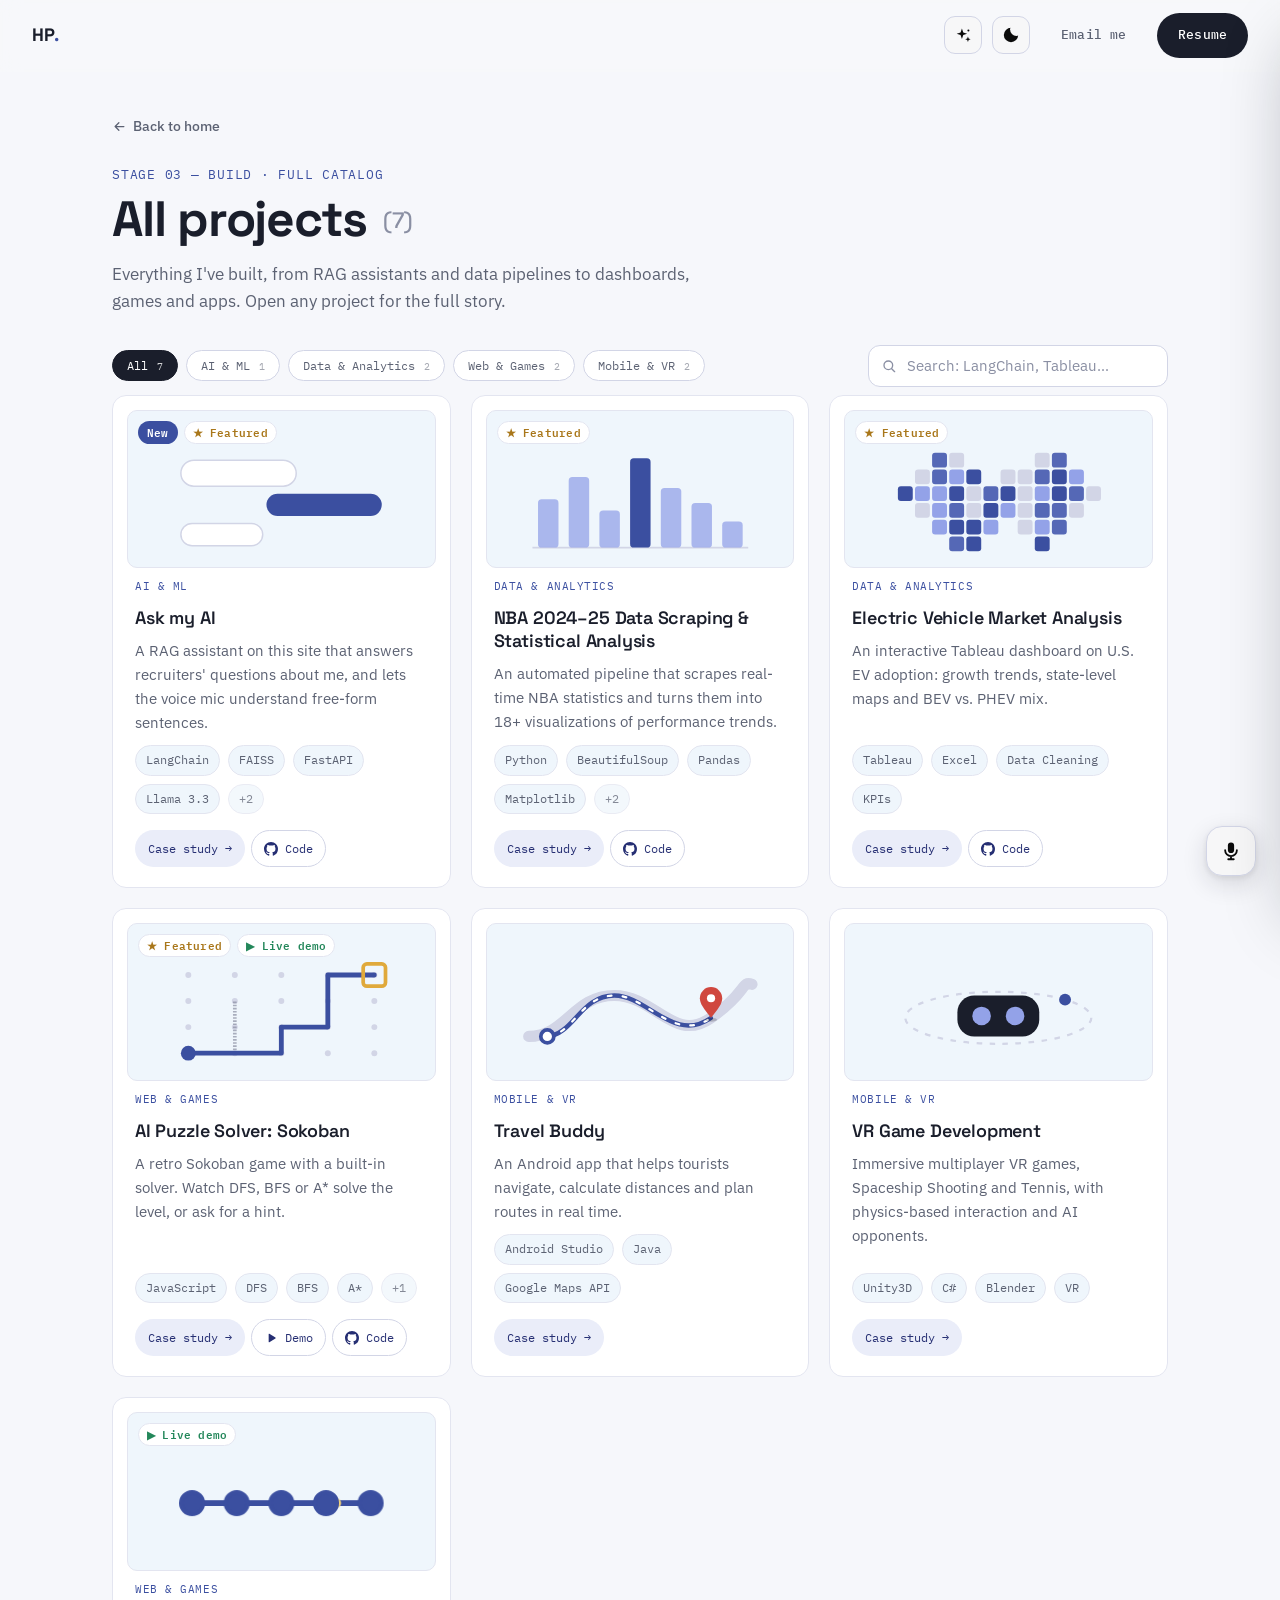
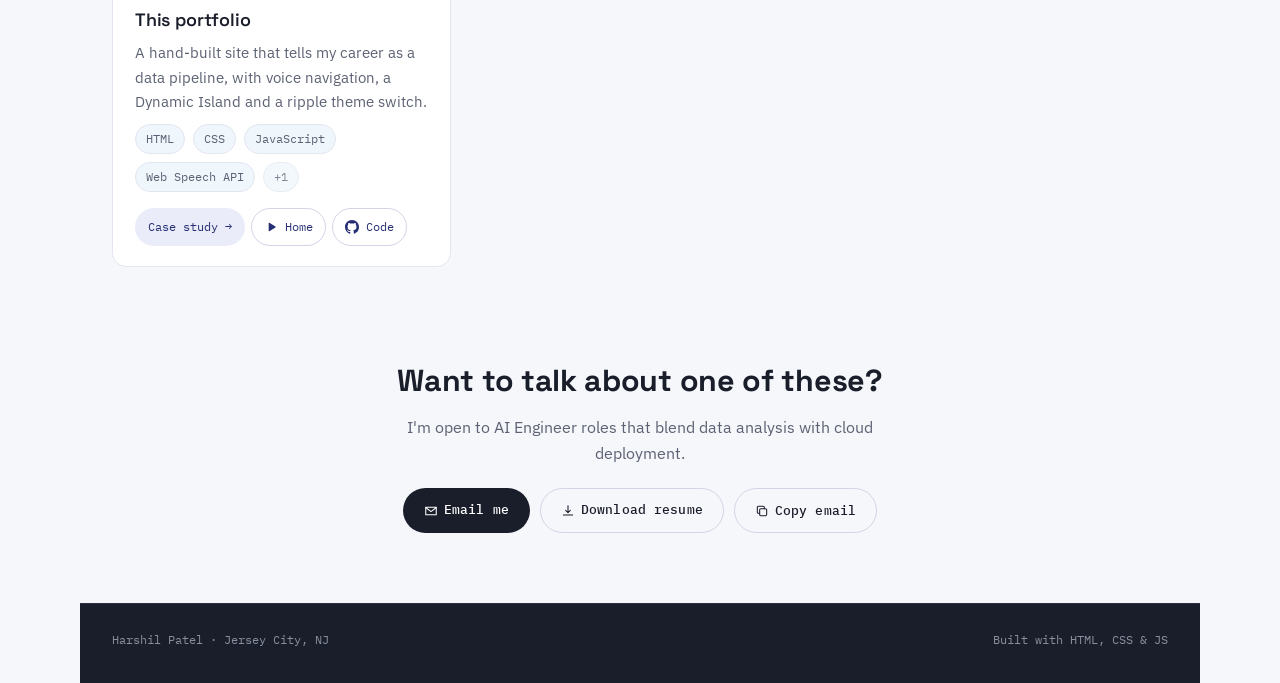
==== commit 9b671a28: "Open in light mode on every visit Dark mode, if chosen, lasts for that visit only (sessionStorage, s" ====
--- a/projects/index.html
+++ b/projects/index.html
@@ -6,8 +6,7 @@
 <title>All projects · Harshil Patel</title>
 <meta name="description" content="Every project by Harshil Patel: AI and RAG, data pipelines, dashboards, games and apps, with case studies, demos and code." />
 <link rel="canonical" href="https://harshilmayurpatel.github.io/projects/" />
-<meta name="theme-color" content="#F6F7FB" media="(prefers-color-scheme: light)" />
-<meta name="theme-color" content="#0E1119" media="(prefers-color-scheme: dark)" />
+<meta name="theme-color" content="#F6F7FB" />
 <link rel="icon" href="../assets/icons/favicon.svg" type="image/svg+xml" />
 <link rel="icon" href="../assets/icons/favicon-32.png" sizes="32x32" type="image/png" />
 <link rel="apple-touch-icon" href="../assets/icons/apple-touch-icon.png" />
@@ -28,11 +27,11 @@
 <link rel="stylesheet" href="projects.css" />
 <script>
   (function () {
+    /* Every visit opens in light mode. Switching to dark lasts for this
+       visit only (sessionStorage: home and projects pages in this tab). */
     var t = null;
-    try { t = localStorage.getItem("theme"); } catch (e) {}
-    if (t !== "light" && t !== "dark") {
-      t = window.matchMedia && matchMedia("(prefers-color-scheme: dark)").matches ? "dark" : "light";
-    }
+    try { t = sessionStorage.getItem("theme"); } catch (e) {}
+    if (t !== "dark") t = "light";
     document.documentElement.setAttribute("data-theme", t);
   })();
 </script>
--- a/assets/css/styles.css
+++ b/assets/css/styles.css
@@ -711,7 +711,7 @@
 .project-stats li{ font-family: var(--font-mono); font-size: 11.5px; color: var(--muted); }
 .project-stats li strong{ color: var(--ink); display: block; font-size: 1rem; font-family: var(--font-display); }
 
-.project-footer{ margin-top: 4px; }
+.project-footer{ margin-top: 4px; display: flex; flex-wrap: wrap; gap: 8px; }
 .project-link{
   display: inline-flex;
   align-items: center;
@@ -1076,6 +1076,8 @@
 
 /* ---------- Build: mini charts on project cards ---------- */
 .mini-chart{ width: 100%; height: 48px; overflow: visible; }
+/* Build mini charts: intro plays once when the card scrolls in, then one
+   element keeps looping. Hovering a card replays the intro (app.js). */
 .chart-axis{ stroke: var(--line-strong); stroke-width: 1; }
 .chart-bars rect{
   fill: var(--accent-light);
@@ -1083,34 +1085,42 @@
   transform-box: fill-box;
   transform-origin: bottom;
   transform: scaleY(0);
-  transition: transform .7s cubic-bezier(.2,.8,.2,1.15), opacity .2s ease;
-  transition-delay: calc(var(--i) * 70ms);
+  transition: opacity .2s ease;
 }
 .chart-bars rect.hi{ fill: var(--accent); opacity: 1; }
 .project-card:hover .chart-bars rect{ opacity: .85; }
-.project-card.in .chart-bars rect{ transform: scaleY(1); }
-
-.line-path{
-  fill: none; stroke: var(--accent); stroke-width: 2.5; stroke-linecap: round; stroke-linejoin: round;
-  stroke-dasharray: 100; stroke-dashoffset: 100; transition: stroke-dashoffset 1.4s ease .2s;
-}
-.line-area{ fill: var(--accent-tint); opacity: 0; transition: opacity .8s ease 1s; }
-.line-dot{ fill: var(--accent); opacity: 0; transition: opacity .3s ease 1.5s; }
-.project-card.in .line-path{ stroke-dashoffset: 0; }
-.project-card.in .line-area{ opacity: 1; }
-.project-card.in .line-dot{ opacity: 1; animation: dotPulse 2s ease-in-out 1.8s infinite; }
-@keyframes dotPulse{ 50%{ r: 4.5; } }
+.project-card:hover .chart-bars rect.hi{ opacity: 1; }
+.project-card.in .chart-bars rect{ animation: barGrow .7s cubic-bezier(.2,.8,.2,1.15) forwards; animation-delay: calc(var(--i) * 70ms); }
+/* idle: the tallest bar breathes */
+.project-card.in .chart-bars rect.hi{ animation: barGrow .7s cubic-bezier(.2,.8,.2,1.15) .21s forwards, barBreathe 2.6s ease-in-out 1.3s infinite; }
+@keyframes barGrow{ to{ transform: scaleY(1); } }
+@keyframes barBreathe{ 0%,100%{ transform: scaleY(1); } 50%{ transform: scaleY(.84); } }
+
+.line-path{ fill: none; stroke: var(--accent); stroke-width: 2.5; stroke-linecap: round; stroke-linejoin: round; stroke-dasharray: 100; stroke-dashoffset: 100; }
+.line-area{ fill: var(--accent-tint); opacity: 0; }
+.line-dot{ fill: var(--accent); opacity: 0; }
+.project-card.in .line-path{ animation: chartDraw 1.4s ease .2s forwards; }
+.project-card.in .line-area{ animation: chartFade .8s ease 1s forwards; }
+/* idle: the latest point pulses */
+.project-card.in .line-dot{ animation: chartFade .3s ease 1.5s forwards, dotPulse 2s ease-in-out 1.8s infinite; }
+@keyframes chartDraw{ to{ stroke-dashoffset: 0; } }
+@keyframes chartFade{ to{ opacity: 1; } }
+@keyframes dotPulse{ 0%,100%{ r: 3; opacity: 1; } 50%{ r: 4.5; opacity: 1; } }
 
 .grid-dots circle{ r: 2; fill: var(--line-strong); }
 .dfs-dead, .dfs-path{ fill: none; stroke-linecap: round; stroke-linejoin: round; }
-.dfs-dead{ stroke: var(--warm); stroke-width: 2; opacity: 0; stroke-dasharray: 3 4; transition: opacity .4s ease .3s; }
-.dfs-path{ stroke: var(--accent); stroke-width: 2.5; stroke-dasharray: 100; stroke-dashoffset: 100; transition: stroke-dashoffset 1.4s ease .8s; }
+.dfs-dead{ stroke: var(--warm); stroke-width: 2; opacity: 0; stroke-dasharray: 3 4; }
+.dfs-path{ stroke: var(--accent); stroke-width: 2.5; stroke-dasharray: 100; stroke-dashoffset: 100; }
 .dfs-goal{ fill: none; stroke: var(--accent); stroke-width: 2; transform-box: fill-box; transform-origin: center; }
-.dfs-start{ fill: var(--accent); }
-.project-card.in .dfs-dead{ opacity: .7; }
-.project-card.in .dfs-path{ stroke-dashoffset: 0; }
-.project-card.in .dfs-goal{ animation: goalHit .6s ease 2.2s both; }
-@keyframes goalHit{ 50%{ fill: var(--accent-tint); transform: scale(1.25); } }
+.dfs-start{ fill: var(--accent); transform-box: fill-box; transform-origin: center; }
+.project-card.in .dfs-dead{ animation: dfsDead .4s ease .3s forwards; }
+.project-card.in .dfs-path{ animation: chartDraw 1.4s ease .8s forwards; }
+/* idle: the goal glows and the start point pings */
+.project-card.in .dfs-goal{ animation: goalHit 2.2s ease-in-out 2.2s infinite; }
+.project-card.in .dfs-start{ animation: startPing 2.2s ease-out 2.2s infinite; }
+@keyframes dfsDead{ to{ opacity: .7; } }
+@keyframes goalHit{ 0%,100%{ fill: transparent; transform: none; } 50%{ fill: var(--accent-tint); transform: scale(1.22); } }
+@keyframes startPing{ 0%,100%{ transform: scale(1); } 15%{ transform: scale(1.4); } 35%{ transform: scale(1); } }
 
 /* Card: soft spotlight that follows the cursor */
 .project-card{ position: relative; overflow: hidden; }
@@ -1426,12 +1436,16 @@
   80% { transform: rotate(2deg); }
 }
 /* Chart bars bounce */
-.sx-chart rect:not(.chart-axis){ animation: sxBar .8s cubic-bezier(.3,1.6,.5,1) calc(var(--sxd, 0ms) + var(--i, 0) * 60ms) both; }
-@keyframes sxBar{ 40%{ transform: scaleY(1.3); } }
+/* (raised specificity so it wins over the cards' own intro/idle animations) */
+.sx-chart rect:not(.chart-axis),
+.project-card.in .chart-bars.sx-chart rect:not(.chart-axis){ animation: sxBar .8s cubic-bezier(.3,1.6,.5,1) calc(var(--sxd, 0ms) + var(--i, 0) * 60ms) both; }
+@keyframes sxBar{ 0%,100%{ transform: scaleY(1); } 40%{ transform: scaleY(1.3); } }
 /* Line chart and DFS path redraw themselves */
 .sx-redraw .line-path,
-.sx-redraw .dfs-path{ animation: sxRedraw 1.3s ease var(--sxd, 0ms) both; }
-@keyframes sxRedraw{ from{ stroke-dashoffset: 100; } }
+.sx-redraw .dfs-path,
+.project-card.in .sx-redraw .line-path,
+.project-card.in .sx-redraw .dfs-path{ animation: sxRedraw 1.3s ease var(--sxd, 0ms) both; }
+@keyframes sxRedraw{ from{ stroke-dashoffset: 100; } to{ stroke-dashoffset: 0; } }
 .brand-dot{ display: inline-block; }
 /* Dots / markers: ripple */
 .sx-dot{ animation: sxDot .8s ease-out var(--sxd, 0ms) both; }
@@ -1699,8 +1713,11 @@
 @media (prefers-reduced-motion: reduce){
   .photo-frame{ transform: none !important; }
   .island{ transition: opacity .2s ease; }
-  .chart-bars rect{ transform: none; }
-  .line-path, .dfs-path{ stroke-dashoffset: 0; }
+  .chart-bars rect, .project-card.in .chart-bars rect{ transform: none; animation: none; }
+  .line-path, .dfs-path, .project-card.in .line-path, .project-card.in .dfs-path{ stroke-dashoffset: 0; animation: none; }
+  .dfs-dead, .line-area, .line-dot, .project-card.in .dfs-dead, .project-card.in .line-area, .project-card.in .line-dot,
+  .project-card.in .dfs-goal, .project-card.in .dfs-start{ animation: none; opacity: 1; }
+  .project-card.in .dfs-dead{ opacity: .7; }
 }
 
 /* =========================================================
@@ -1828,3 +1845,6 @@
 @view-transition{ navigation: auto; }
 ::view-transition-old(root), ::view-transition-new(root){ animation-duration: .28s; }
 @media (prefers-reduced-motion: reduce){ @view-transition{ navigation: none; } }
+
+/* Off-screen cards: freeze their looping animations (app.js toggles the class) */
+.project-card.is-offscreen *, .project-card.is-offscreen *::before, .project-card.is-offscreen *::after{ animation-play-state: paused !important; }
--- a/projects/projects.css
+++ b/projects/projects.css
@@ -77,75 +77,95 @@
 /* Filtering: cards glide (View Transitions) */
 ::view-transition-group(*){ animation-duration: .38s; animation-timing-function: cubic-bezier(.3,1.1,.45,1); }
 
-/* ---------- Animated previews ---------- */
+/* ---------- Animated previews ----------
+   Two phases per visual:
+   1. Intro: plays once on load and ends on the finished picture.
+   2. Idle: right after the intro, one small element keeps looping.
+   Hovering a card restarts both from 0 (projects.js → replayPreview). */
 .pv{ width: 100%; height: 100%; overflow: visible; }
-.pv rect, .pv circle, .pv path, .pv line, .pv ellipse{ transition: none; }
-
-/* chat */
+@keyframes pvPop{ to{ opacity: 1; transform: none; } }
+@keyframes pvDraw{ to{ stroke-dashoffset: 0; } }
+@keyframes pvIn{ to{ opacity: 1; } }
+
+/* Ask my AI — intro: question → answer → reply bubble. Idle: typing dots */
 .pv-chat .pv-b{ fill: var(--surface); stroke: var(--line-strong); stroke-width: .8; opacity: 0; transform: translateY(5px); transform-box: fill-box; }
 .pv-chat .pv-me{ fill: var(--accent); stroke: none; }
-.pv-chat .pv-typing circle{ fill: var(--muted-2); opacity: 0; }
+.pv-chat .pv-typing circle{ fill: var(--muted-2); opacity: 0; transform-box: fill-box; transform-origin: center; }
 .in .pv-chat .pv-b1{ animation: pvPop .45s cubic-bezier(.3,1.4,.45,1) .1s forwards; }
-.in .pv-chat .pv-b2{ animation: pvPop .45s cubic-bezier(.3,1.4,.45,1) .55s forwards; }
-.in .pv-chat .pv-b3{ animation: pvPop .45s cubic-bezier(.3,1.4,.45,1) 1.4s forwards; }
-.in .pv-chat .pv-typing circle{ animation: pvType 1.1s ease-in-out 1.9s infinite; }
-.in .pv-chat .pv-typing circle:nth-child(2){ animation-delay: 2.05s; }
-.in .pv-chat .pv-typing circle:nth-child(3){ animation-delay: 2.2s; }
-@keyframes pvPop{ to{ opacity: 1; transform: none; } }
-@keyframes pvType{ 0%,60%,100%{ opacity: .35; } 30%{ opacity: 1; } }
-
-/* bars */
+.in .pv-chat .pv-b2{ animation: pvPop .45s cubic-bezier(.3,1.4,.45,1) .6s forwards; }
+.in .pv-chat .pv-b3{ animation: pvPop .45s cubic-bezier(.3,1.4,.45,1) 1.1s forwards; }
+.in .pv-chat .pv-typing circle{ animation: pvDot 1.2s ease-in-out 1.5s infinite; }
+.in .pv-chat .pv-typing circle:nth-child(2){ animation-delay: 1.65s; }
+.in .pv-chat .pv-typing circle:nth-child(3){ animation-delay: 1.8s; }
+@keyframes pvDot{ 0%,60%,100%{ opacity: .4; transform: none; } 30%{ opacity: 1; transform: translateY(-2.2px); } }
+
+/* NBA — intro: bars grow in turn. Idle: the tallest bar breathes */
 .pv-axis{ stroke: var(--line-strong); stroke-width: 1; }
 .pv-bars rect{ fill: var(--accent-light); opacity: .75; transform: scaleY(0); transform-origin: bottom; transform-box: fill-box; }
 .pv-bars rect.hi{ fill: var(--accent); opacity: 1; }
-.in .pv-bars rect{ animation: pvGrow .7s cubic-bezier(.3,1.3,.45,1) forwards; animation-delay: calc(var(--i) * 70ms); }
+.in .pv-bars rect{ animation: pvGrow .7s cubic-bezier(.3,1.3,.45,1) forwards; animation-delay: calc(var(--i) * 80ms); }
+.in .pv-bars rect.hi{ animation: pvGrow .7s cubic-bezier(.3,1.3,.45,1) .24s forwards, pvBreathe 2.6s ease-in-out 1.4s infinite; }
 @keyframes pvGrow{ to{ transform: scaleY(1); } }
-
-/* map tiles */
+@keyframes pvBreathe{ 0%,100%{ transform: scaleY(1); } 50%{ transform: scaleY(.86); } }
+
+/* EV map — intro: tiles pop in as a wave. Idle: the darkest tiles twinkle */
 .pv-map rect{ opacity: 0; transform: scale(.4); transform-origin: center; transform-box: fill-box; }
 .pv-map .t0{ fill: var(--line-strong); } .pv-map .t1{ fill: var(--accent-light); }
 .pv-map .t2{ fill: color-mix(in srgb, var(--accent) 70%, var(--accent-light)); } .pv-map .t3{ fill: var(--accent); }
-.in .pv-map rect{ animation: pvTile .4s cubic-bezier(.3,1.4,.45,1) forwards; animation-delay: calc(var(--i) * 40ms); }
-@keyframes pvTile{ to{ opacity: 1; transform: none; } }
-
-/* search path */
+.in .pv-map rect{ animation: pvPop .4s cubic-bezier(.3,1.4,.45,1) forwards; animation-delay: calc(var(--i) * 45ms); }
+.in .pv-map rect.t3{ animation: pvPop .4s cubic-bezier(.3,1.4,.45,1) forwards, pvTwinkle 2.8s ease-in-out infinite; animation-delay: calc(var(--i) * 45ms), calc(1.3s + var(--i) * 160ms); }
+@keyframes pvTwinkle{ 0%,100%{ opacity: 1; transform: none; } 50%{ opacity: .45; transform: scale(.78); } }
+
+/* Sokoban — intro: dead end, then the route draws to the goal. Idle: goal glows, start pulses */
 .pv-dots circle{ fill: var(--line-strong); }
 .pv-dead{ fill: none; stroke: var(--muted-2); stroke-width: 2; stroke-dasharray: 3 3; opacity: 0; }
 .pv-route{ fill: none; stroke: var(--accent); stroke-width: 2.6; stroke-linecap: round; stroke-linejoin: round; stroke-dasharray: 100; stroke-dashoffset: 100; }
-.pv-goal{ fill: none; stroke: #E0A93B; stroke-width: 2; }
-.pv-start{ fill: var(--accent); }
-.in .pv-dead{ animation: pvFade .3s ease .2s forwards; }
-.in .pv-route{ animation: pvDraw 1.4s ease-in-out .5s forwards; }
-.in .pv-goal{ animation: pvGoal .6s ease 1.9s 2; }
-@keyframes pvDraw{ to{ stroke-dashoffset: 0; } }
-@keyframes pvFade{ to{ opacity: .7; } }
-@keyframes pvGoal{ 50%{ fill: rgba(224,169,59,.35); } }
-
-/* route map */
+.pv-goal{ fill: none; stroke: #E0A93B; stroke-width: 2; transform-box: fill-box; transform-origin: center; }
+.pv-start{ fill: var(--accent); transform-box: fill-box; transform-origin: center; }
+.in .pv-dead{ animation: pvDeadIn .3s ease .15s forwards; }
+.in .pv-route{ animation: pvDraw 1.3s ease-in-out .45s forwards; }
+.in .pv-goal{ animation: pvGlow 2.2s ease-in-out 1.75s infinite; }
+.in .pv-start{ animation: pvPing 2.2s ease-out 1.75s infinite; }
+@keyframes pvDeadIn{ to{ opacity: .7; } }
+@keyframes pvGlow{ 0%,100%{ fill: rgba(224,169,59,0); transform: none; } 50%{ fill: rgba(224,169,59,.4); transform: scale(1.12); } }
+@keyframes pvPing{ 0%,100%{ transform: scale(1); } 15%{ transform: scale(1.35); } 35%{ transform: scale(1); } }
+
+/* Travel Buddy — intro: trip draws, pin drops. Idle: pin hovers, route dashes flow */
 .pv-road{ fill: none; stroke: var(--line-strong); stroke-width: 6; stroke-linecap: round; }
 .pv-trip{ fill: none; stroke: var(--accent); stroke-width: 2.4; stroke-linecap: round; stroke-dasharray: 100; stroke-dashoffset: 100; }
+.pv-flow{ fill: none; stroke: var(--surface); stroke-width: 1.2; stroke-linecap: round; stroke-dasharray: 2 6; opacity: 0; }
 .pv-from{ fill: var(--surface); stroke: var(--accent); stroke-width: 2; }
 .pv-pin path{ fill: #D0473E; } .pv-pin circle{ fill: #fff; }
+.pv-pin-shadow{ fill: rgba(0,0,0,.18); }
 .pv-pin{ opacity: 0; }
-.in .pv-trip{ animation: pvDraw 1.5s ease-in-out .2s forwards; }
-.in .pv-pin{ animation: pvDrop .5s cubic-bezier(.3,1.5,.45,1) 1.6s forwards; }
-@keyframes pvDrop{ from{ opacity: 0; transform: translate(98px, 22px); } to{ opacity: 1; transform: translate(98px, 30px); } }
-
-/* VR */
-.pv-orbit{ fill: none; stroke: var(--line-strong); stroke-width: 1.2; stroke-dasharray: 3 4; }
-.pv-headset{ fill: var(--ink); }
-.pv-lens{ fill: var(--accent-light); }
-.pv-ball{ fill: var(--accent); }
-.in .pv-lens{ animation: pvLens 2.4s ease-in-out infinite; }
-@keyframes pvLens{ 50%{ fill: var(--accent); } }
-
-/* pipeline */
+.in .pv-trip{ animation: pvDraw 1.4s ease-in-out .15s forwards; }
+.in .pv-pin{ animation: pvDrop .5s cubic-bezier(.3,1.5,.45,1) 1.5s forwards, pvHover 2.4s ease-in-out 2.1s infinite; }
+.in .pv-flow{ animation: pvIn .4s ease 1.7s forwards, pvMarch 1.4s linear 1.7s infinite; }
+@keyframes pvDrop{ from{ opacity: 0; transform: translateY(-9px); } to{ opacity: 1; transform: none; } }
+@keyframes pvHover{ 0%,100%{ opacity: 1; transform: none; } 50%{ opacity: 1; transform: translateY(-2.5px); } }
+@keyframes pvMarch{ to{ stroke-dashoffset: -16; } }
+
+/* VR — intro: headset pops in, orbit appears. Idle: ball orbits, lenses glow */
+.pv-orbit{ fill: none; stroke: var(--line-strong); stroke-width: 1.2; stroke-dasharray: 3 4; opacity: 0; }
+.pv-headset{ fill: var(--ink); opacity: 0; transform: scale(.6); transform-box: fill-box; transform-origin: center; }
+.pv-lens{ fill: var(--accent-light); opacity: 0; }
+.pv-ball{ fill: var(--accent); opacity: 0; }
+.in .pv-headset{ animation: pvPop .5s cubic-bezier(.3,1.5,.45,1) .1s forwards; }
+.in .pv-lens{ animation: pvIn .25s ease .55s forwards, pvLens 2.4s ease-in-out 1.2s infinite; }
+.in .pv-orbit{ animation: pvIn .5s ease .7s forwards, pvDash 6s linear 1.2s infinite; }
+.in .pv-ball{ animation: pvIn .4s ease 1s forwards; }
+@keyframes pvLens{ 0%,100%{ fill: var(--accent-light); opacity: 1; } 50%{ fill: var(--accent); opacity: 1; } }
+@keyframes pvDash{ 0%{ opacity: 1; stroke-dashoffset: 0; } 100%{ opacity: 1; stroke-dashoffset: -42; } }
+
+/* Portfolio — intro: pipe fills, stages light up in turn. Idle: a data packet travels the pipe */
 .pv-pipe-line{ stroke: var(--line-strong); stroke-width: 3; stroke-linecap: round; }
 .pv-pipe-fill{ stroke: var(--accent); stroke-width: 3; stroke-linecap: round; stroke-dasharray: 100; stroke-dashoffset: 100; }
-.pv-stage{ fill: var(--surface); stroke: var(--line-strong); stroke-width: 2; }
-.in .pv-pipe-fill{ animation: pvDraw 1.6s ease-in-out .2s forwards; }
-.in .pv-stage{ animation: pvStage .35s ease forwards; animation-delay: calc(.2s + var(--i) * .38s); }
-@keyframes pvStage{ to{ fill: var(--accent); stroke: var(--accent); } }
+.pv-stage{ fill: var(--surface); stroke: var(--line-strong); stroke-width: 2; transform-box: fill-box; transform-origin: center; }
+.pv-packet{ fill: #F2D27A; opacity: 0; }
+.in .pv-pipe-fill{ animation: pvDraw 1.6s ease-in-out .15s forwards; }
+.in .pv-stage{ animation: pvStage .4s ease forwards; animation-delay: calc(.15s + var(--i) * .36s); }
+.in .pv-packet{ animation: pvIn .3s ease 2s forwards; }
+@keyframes pvStage{ 50%{ transform: scale(1.3); } to{ fill: var(--accent); stroke: var(--accent); transform: none; } }
 
 /* ---------- CTA ---------- */
 .pj-cta{ text-align: center; padding-top: 70px; padding-bottom: 70px; }
@@ -235,3 +255,7 @@
   .pj-panel-body > *, .pv *{ animation: none !important; opacity: 1 !important; transform: none !important; stroke-dashoffset: 0 !important; }
   ::view-transition-group(*){ animation: none; }
 }
+
+/* While a case study is open, the floating mic and AI button step aside */
+body.pj-locked .mic-wrap, body.pj-locked .ask-fab{ opacity: 0; pointer-events: none; transform: scale(.85); }
+.mic-wrap{ transition: opacity .2s ease, transform .25s cubic-bezier(.3,1.4,.45,1); }
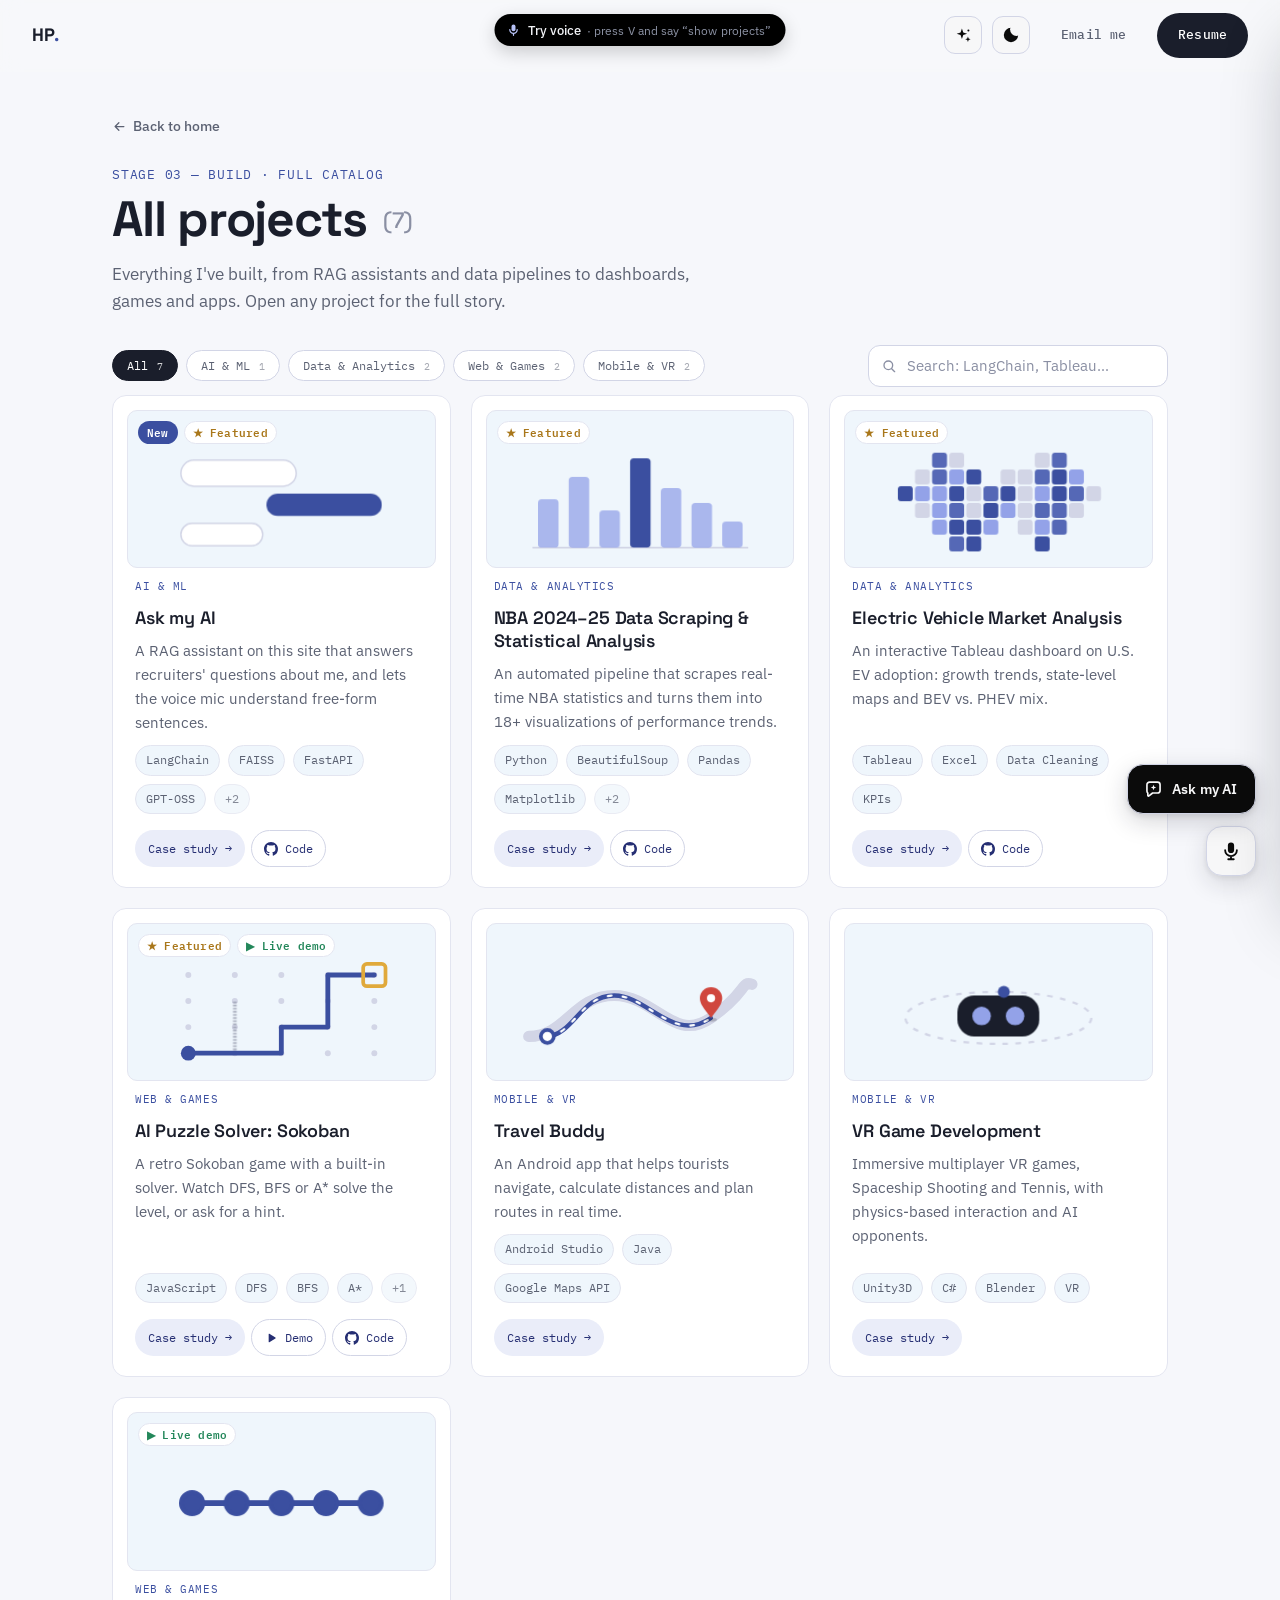
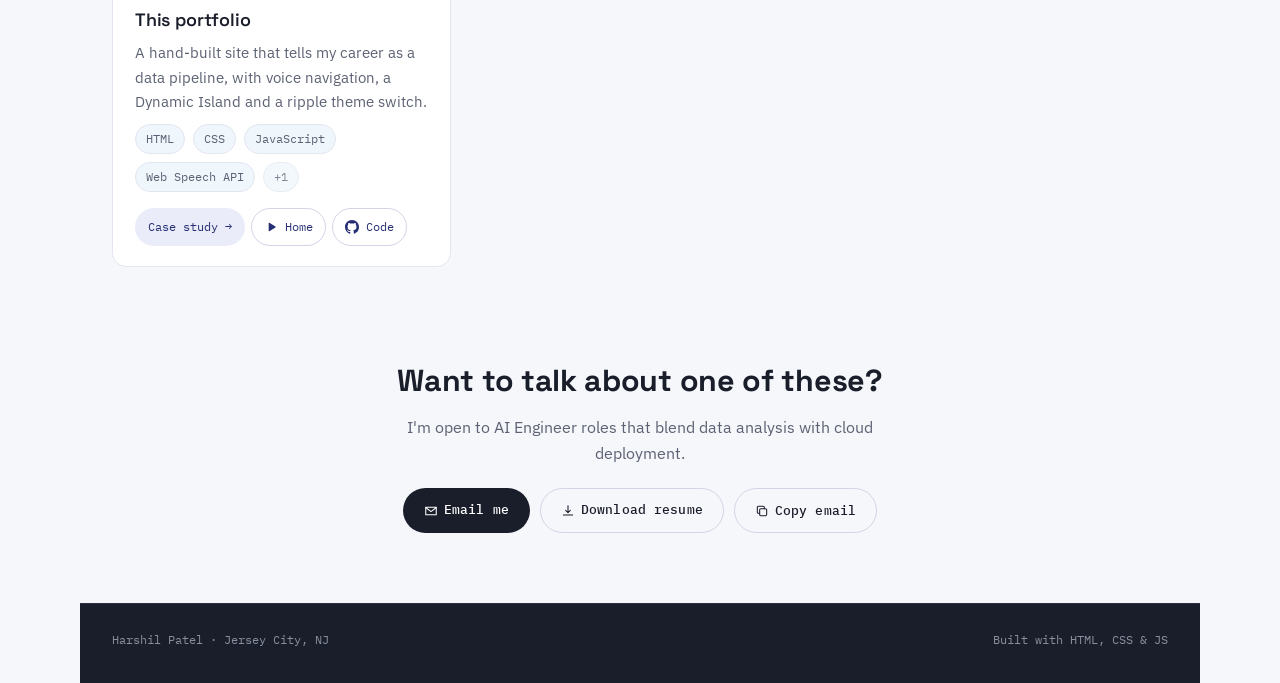
==== commit 983aaca9: "Turn on Ask my AI: connect to the live API on Render The chat button now appears on every page. Mode" ====
--- a/projects/index.html
+++ b/projects/index.html
@@ -179,7 +179,7 @@
 <script src="data.js"></script>
 <script src="projects.js"></script>
 <script src="../assets/js/celebrate.js"></script>
-<script src="../assets/js/askai.js" data-api=""></script>
+<script src="../assets/js/askai.js" data-api="https://ask-my-ai.onrender.com"></script>
 <script src="../assets/js/app.js"></script>
 </body>
 </html>
